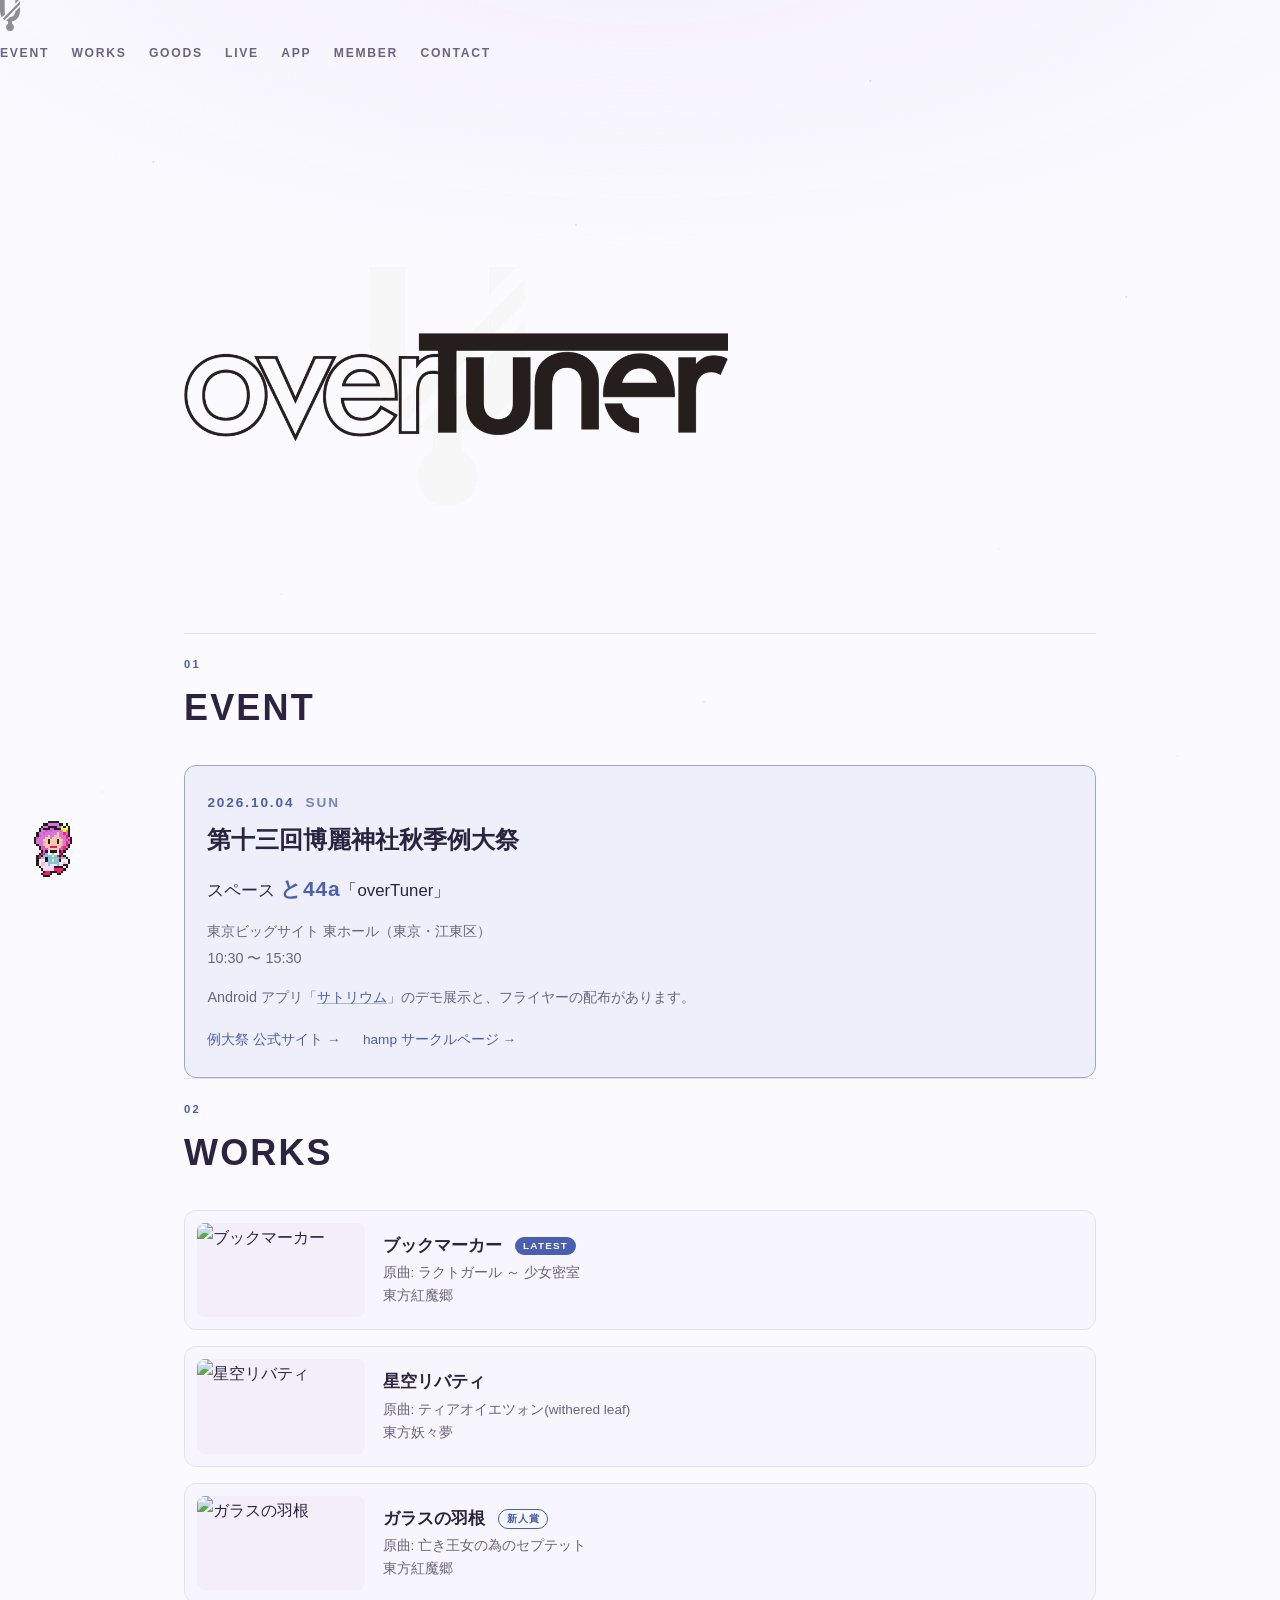
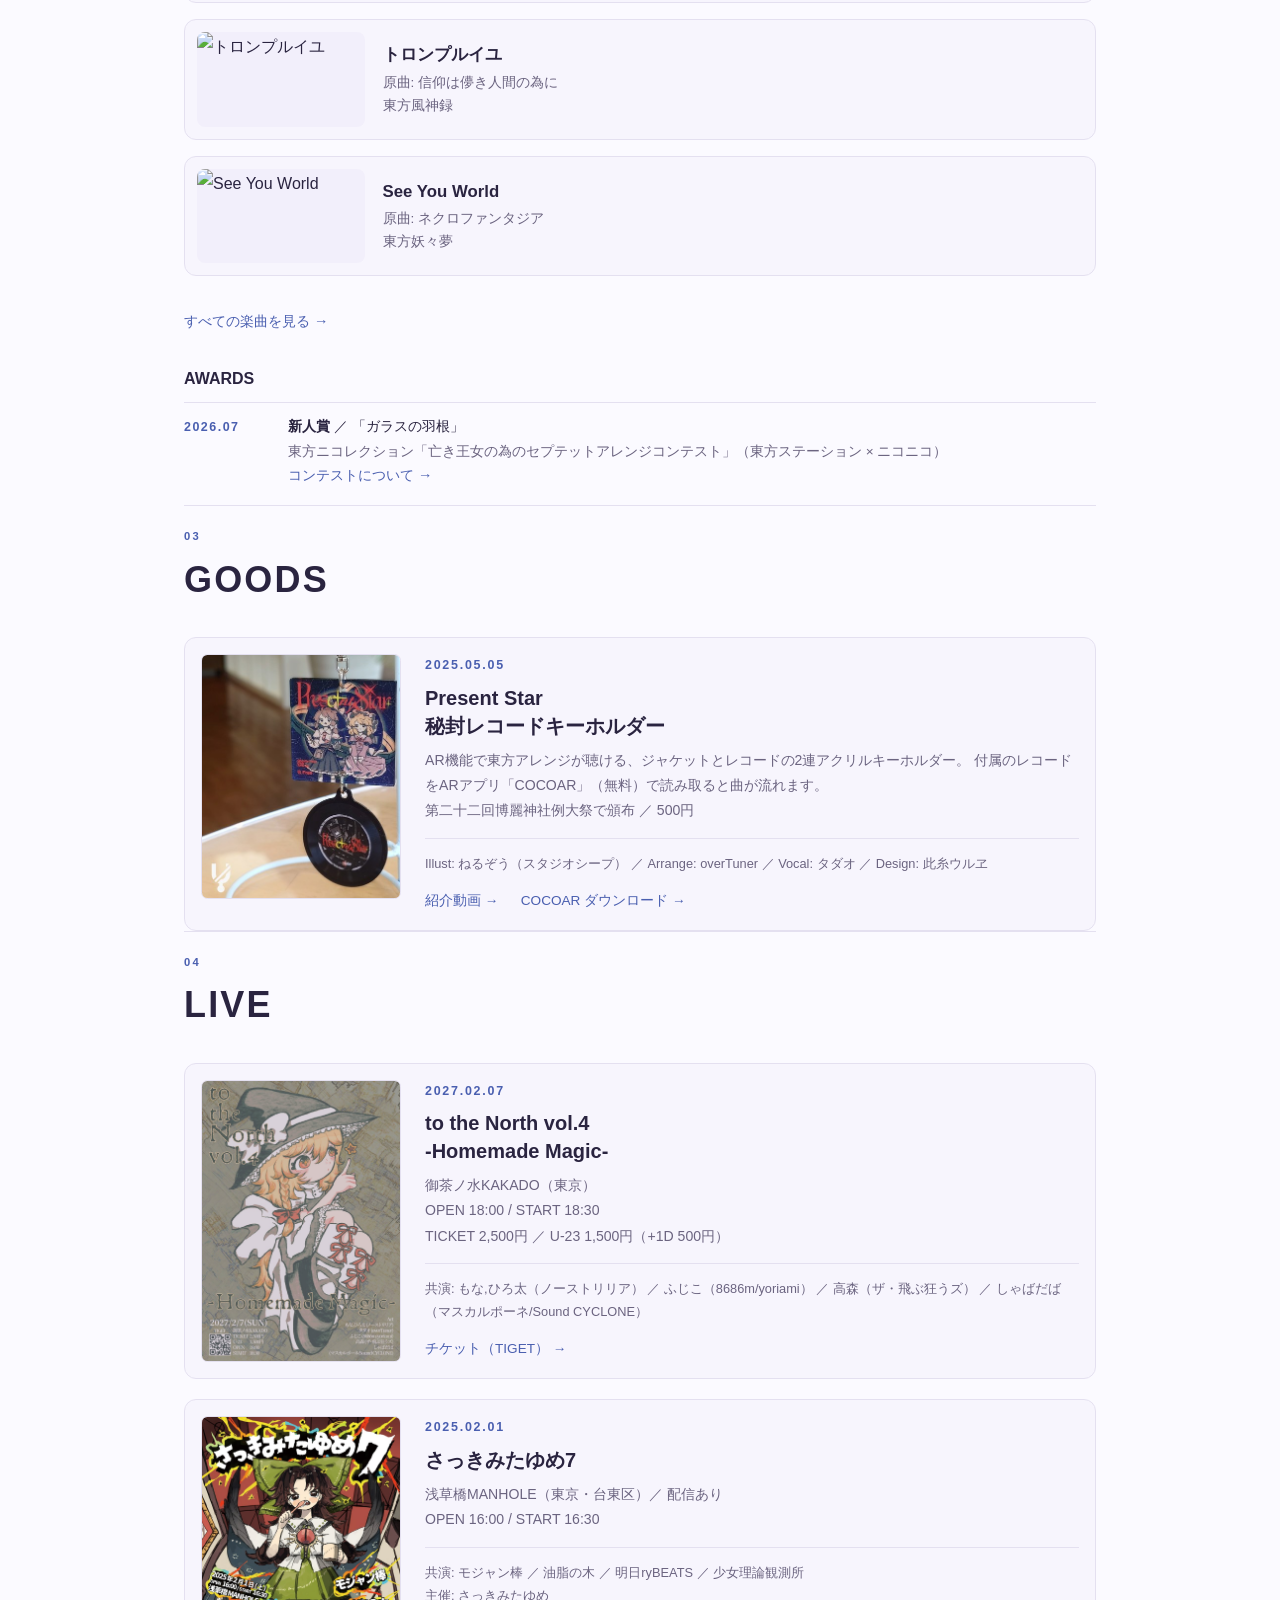
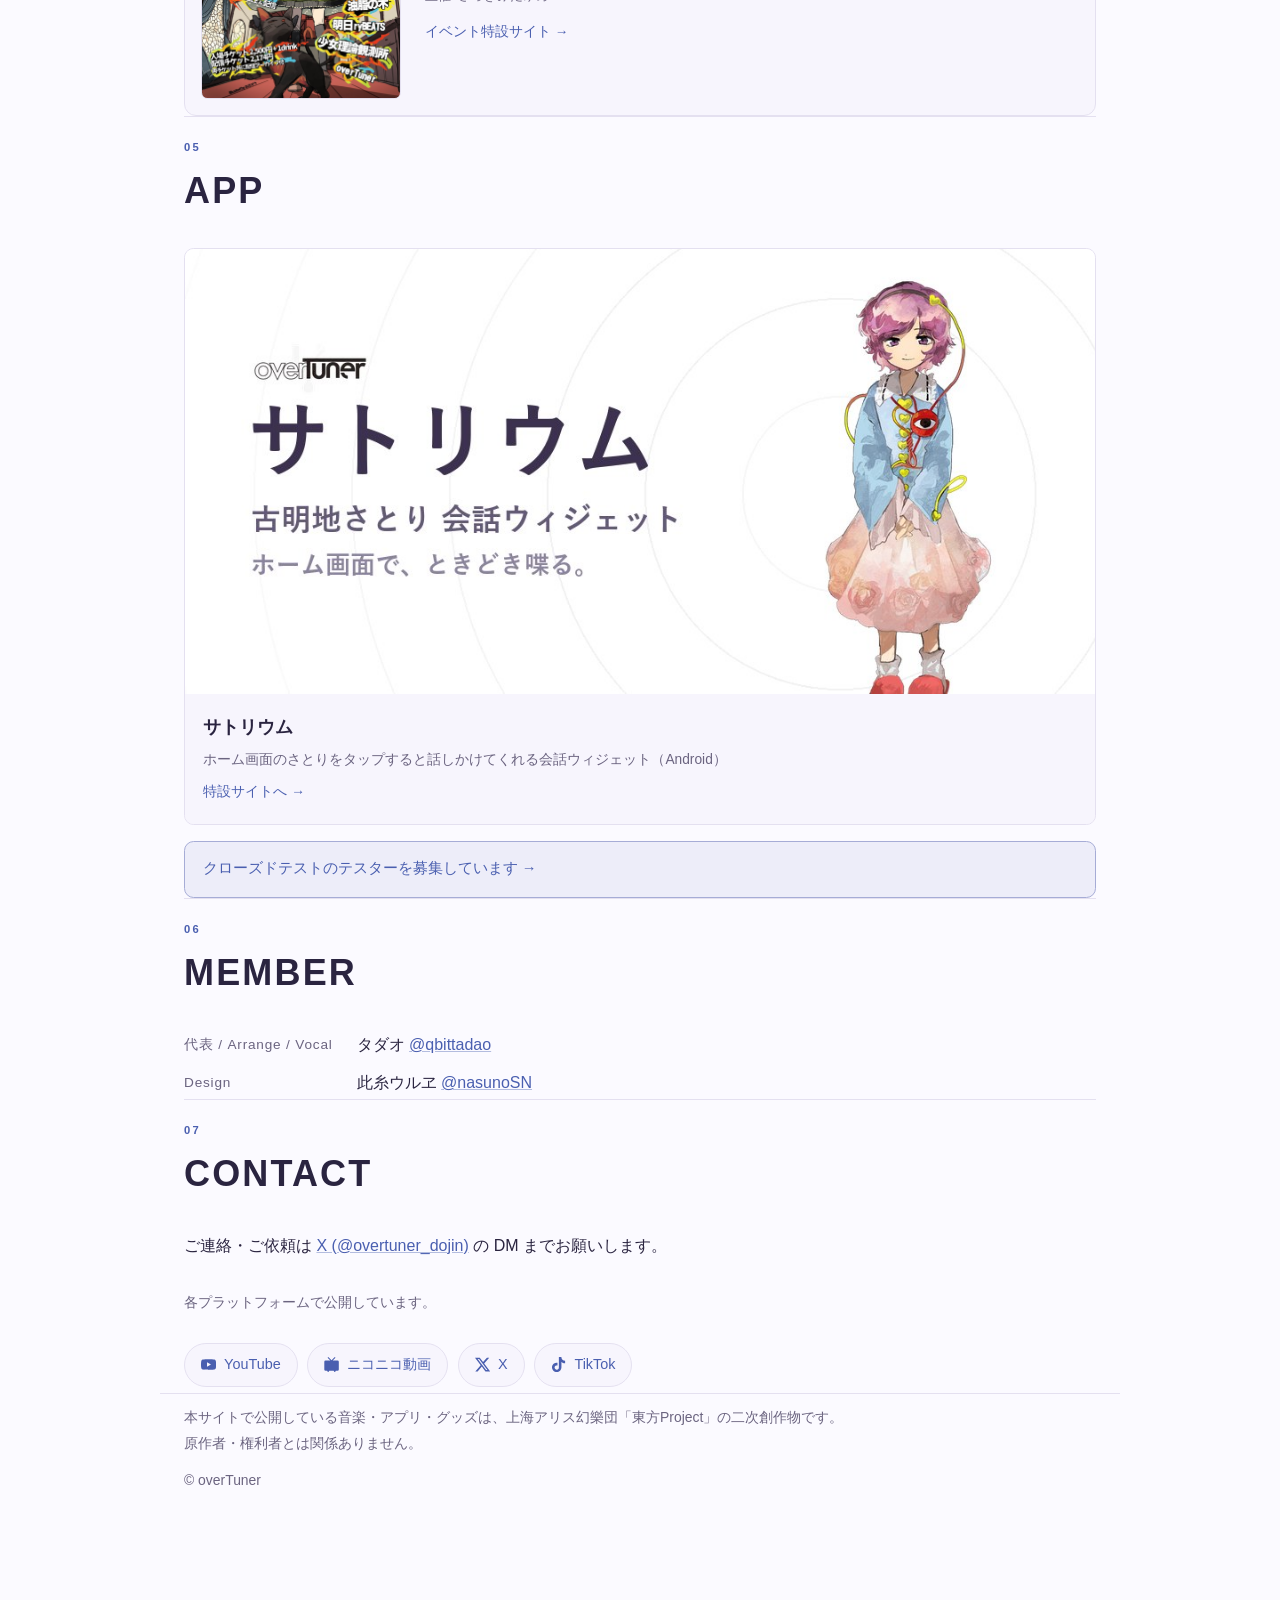
==== index.html @ 3bff54cd "WORKS にブックマーカーを追加 / 受賞歴（AWARDS）を追加 - ブックマーカー（2026-09-25公開）を WORKS に追加。LATEST が移り、   表示上限5曲のためハートビートが" ====
<!DOCTYPE html>
<html lang="ja">
<head>
<meta charset="utf-8">
<meta name="viewport" content="width=device-width, initial-scale=1">
<title>overTuner</title>
<meta name="description" content="東方ボーカルアレンジサークル overTuner。">
<link rel="icon" href="assets/logo/mark.png">
<link rel="stylesheet" href="assets/style.css">
</head>
<body>

<nav class="nav">
  <a class="nav-home" href="#top"><img src="assets/logo/mark.png" alt="overTuner"></a>
  <ul>
    <li><a href="#event">EVENT</a></li>
    <li><a href="#works">WORKS</a></li>
    <li><a href="#goods">GOODS</a></li>
    <li><a href="#live">LIVE</a></li>
    <li><a href="#app">APP</a></li>
    <li><a href="#member">MEMBER</a></li>
    <li><a href="#contact">CONTACT</a></li>
  </ul>
</nav>

<header class="hero" id="top">
  <div class="wrap">
    <img class="lockup" src="assets/logo/lockup.png" alt="overTuner">
  </div>
</header>

<main>

<section id="event" class="wrap">
  <h2><span class="idx">01</span>EVENT</h2>

  <div class="event">
    <div class="d">2026.10.04 <span class="dow">SUN</span></div>
    <div class="t">第十三回博麗神社秋季例大祭</div>
    <div class="space">スペース <strong>と44a</strong>「overTuner」</div>
    <div class="o">
      東京ビッグサイト 東ホール（東京・江東区）<br>
      10:30 〜 15:30
    </div>
    <div class="o">
      Android アプリ「<a href="satorium/index.html">サトリウム</a>」のデモ展示と、フライヤーの配布があります。
    </div>
    <p class="event-link two">
      <a href="https://reitaisai.com/arts13/" rel="noopener">例大祭 公式サイト →</a>
      <a href="https://hamp.ai/circle/csuxasc2gurorikvraww68" rel="noopener">hamp サークルページ →</a>
    </p>
  </div>
</section>

<section id="works" class="wrap">
  <h2><span class="idx">02</span>WORKS</h2>
  <div class="disco">
<!-- WORKS:START -->
  <a class="track" href="https://youtu.be/SUn0BkGWZns" rel="noopener">
    <img src="https://img.youtube.com/vi/SUn0BkGWZns/maxresdefault.jpg"
         onerror="this.onerror=null;this.src='https://img.youtube.com/vi/SUn0BkGWZns/hqdefault.jpg'"
         alt="ブックマーカー" loading="lazy">
    <div>
      <div class="t">ブックマーカー <span class="latest">LATEST</span></div>
      <div class="o">原曲: ラクトガール ～ 少女密室<br>東方紅魔郷</div>
    </div>
  </a>
  <a class="track" href="https://youtu.be/2hmfwgGpehk" rel="noopener">
    <img src="https://img.youtube.com/vi/2hmfwgGpehk/maxresdefault.jpg"
         onerror="this.onerror=null;this.src='https://img.youtube.com/vi/2hmfwgGpehk/hqdefault.jpg'"
         alt="星空リバティ" loading="lazy">
    <div>
      <div class="t">星空リバティ</div>
      <div class="o">原曲: ティアオイエツォン(withered leaf)<br>東方妖々夢</div>
    </div>
  </a>
  <a class="track" href="https://youtu.be/tLdpxjNOPBo" rel="noopener">
    <img src="https://img.youtube.com/vi/tLdpxjNOPBo/maxresdefault.jpg"
         onerror="this.onerror=null;this.src='https://img.youtube.com/vi/tLdpxjNOPBo/hqdefault.jpg'"
         alt="ガラスの羽根" loading="lazy">
    <div>
      <div class="t">ガラスの羽根 <span class="award">新人賞</span></div>
      <div class="o">原曲: 亡き王女の為のセプテット<br>東方紅魔郷</div>
    </div>
  </a>
  <a class="track" href="https://youtu.be/AQNcxbzAgO8" rel="noopener">
    <img src="https://img.youtube.com/vi/AQNcxbzAgO8/maxresdefault.jpg"
         onerror="this.onerror=null;this.src='https://img.youtube.com/vi/AQNcxbzAgO8/hqdefault.jpg'"
         alt="トロンプルイユ" loading="lazy">
    <div>
      <div class="t">トロンプルイユ</div>
      <div class="o">原曲: 信仰は儚き人間の為に<br>東方風神録</div>
    </div>
  </a>
  <a class="track" href="https://youtu.be/PZj4ZW4mLLA" rel="noopener">
    <img src="https://img.youtube.com/vi/PZj4ZW4mLLA/maxresdefault.jpg"
         onerror="this.onerror=null;this.src='https://img.youtube.com/vi/PZj4ZW4mLLA/hqdefault.jpg'"
         alt="See You World" loading="lazy">
    <div>
      <div class="t">See You World</div>
      <div class="o">原曲: ネクロファンタジア<br>東方妖々夢</div>
    </div>
  </a>
  <!-- WORKS:END -->
  </div>
  <p class="more-link">
    <a href="https://www.youtube.com/@qbit_tadao" rel="noopener">すべての楽曲を見る →</a>
  </p>

  <h3>AWARDS</h3>
  <ul class="awards">
    <li>
      <span class="d">2026.07</span>
      <div>
        <span class="prize">新人賞</span> ／ 「ガラスの羽根」<br>
        <span class="o">東方ニコレクション「亡き王女の為のセプテットアレンジコンテスト」（東方ステーション × ニコニコ）</span><br>
        <a href="https://touhougarakuta.com/news/nicolle2607/" rel="noopener">コンテストについて →</a>
      </div>
    </li>
  </ul>
</section>

<section id="goods" class="wrap">
  <h2><span class="idx">03</span>GOODS</h2>

  <div class="gigs">
    <div class="gig">
      <img src="assets/goods/presentstar.jpg" alt="秘封レコードキーホルダー「Present Star」" width="400" height="491" loading="lazy">
      <div class="meta">
        <div class="d">2025.05.05</div>
        <div class="t">Present Star<br>秘封レコードキーホルダー</div>
        <div class="o">
          AR機能で東方アレンジが聴ける、ジャケットとレコードの2連アクリルキーホルダー。
          付属のレコードをARアプリ「COCOAR」（無料）で読み取ると曲が流れます。<br>
          第二十二回博麗神社例大祭で頒布 ／ 500円
        </div>
        <div class="cast">
          Illust: ねるぞう（スタジオシープ） ／ Arrange: overTuner ／ Vocal: タダオ ／ Design: 此糸ウルヱ
        </div>
        <p class="gig-link two">
          <a href="https://www.youtube.com/shorts/na88OHm4ZxY" rel="noopener">紹介動画 →</a>
          <a href="https://manual.coco-ar.com/appli/applidownload2.html" rel="noopener">COCOAR ダウンロード →</a>
        </p>
      </div>
    </div>
  </div>
</section>

<section id="live" class="wrap">
  <h2><span class="idx">04</span>LIVE</h2>

  <div class="gigs">
    <div class="gig">
      <img src="assets/live/tothenorth_vol4.jpg" alt="to the North vol.4 -Homemade Magic- フライヤー" loading="lazy">
      <div class="meta">
        <div class="d">2027.02.07</div>
        <div class="t">to the North vol.4<br>-Homemade Magic-</div>
        <div class="o">
          御茶ノ水KAKADO（東京）<br>
          OPEN 18:00 / START 18:30<br>
          TICKET 2,500円 ／ U-23 1,500円（+1D 500円）
        </div>
        <div class="cast">
          共演: もな,ひろ太（ノーストリリア） ／ ふじこ（8686m/yoriami） ／
          高森（ザ・飛ぶ狂うズ） ／ しゃばだば（マスカルポーネ/Sound CYCLONE）
        </div>
        <p class="gig-link">
          <a href="https://tiget.net/events/520924" rel="noopener">チケット（TIGET） →</a>
        </p>
      </div>
    </div>
    <div class="gig">
      <img src="assets/live/sakkimitayume7.jpg" alt="さっきみたゆめ7 フライヤー" loading="lazy">
      <div class="meta">
        <div class="d">2025.02.01</div>
        <div class="t">さっきみたゆめ7</div>
        <div class="o">
          浅草橋MANHOLE（東京・台東区）／ 配信あり<br>
          OPEN 16:00 / START 16:30
        </div>
        <div class="cast">
          共演: モジャン棒 ／ 油脂の木 ／ 明日ryBEATS ／ 少女理論観測所<br>
          主催: さっきみたゆめ
        </div>
        <p class="gig-link">
          <a href="https://sakkimitayume7-2025.jimdofree.com/" rel="noopener">イベント特設サイト →</a>
        </p>
      </div>
    </div>
  </div>
</section>
<section id="app" class="wrap">
  <h2><span class="idx">05</span>APP</h2>
  <a class="banner" href="satorium/index.html">
    <img src="assets/satorium/banner.jpg" alt="サトリウム" loading="lazy">
    <div class="meta">
      <div class="t">サトリウム</div>
      <div class="o">ホーム画面のさとりをタップすると話しかけてくれる会話ウィジェット（Android）</div>
      <div class="d">特設サイトへ →</div>
    </div>
  </a>

  <p class="recruit">
    <a href="satorium/test.html">クローズドテストのテスターを募集しています →</a>
  </p>
</section>

<section id="member" class="wrap">
  <h2><span class="idx">06</span>MEMBER</h2>
  <dl class="member">
    <dt>代表 / Arrange / Vocal</dt>
    <dd>タダオ <a href="https://x.com/qbittadao" rel="noopener">@qbittadao</a></dd>
    <dt>Design</dt>
    <dd>此糸ウルヱ <a href="https://x.com/nasunoSN" rel="noopener">@nasunoSN</a></dd>
  </dl>
</section>

<section id="contact" class="wrap">
  <h2><span class="idx">07</span>CONTACT</h2>
  <p class="contact-lead">
    ご連絡・ご依頼は <a href="https://x.com/overtuner_dojin" rel="noopener">X (@overtuner_dojin)</a> の DM までお願いします。
  </p>
  <p class="muted" style="margin-top:1.75rem">各プラットフォームで公開しています。</p>
  <ul class="chips">
    <li><a href="https://www.youtube.com/@qbit_tadao" rel="noopener"><svg class="ico" viewBox="0 0 24 24" aria-hidden="true"><path d="M23.498 6.186a3.016 3.016 0 0 0-2.122-2.136C19.505 3.545 12 3.545 12 3.545s-7.505 0-9.377.505A3.017 3.017 0 0 0 .502 6.186C0 8.07 0 12 0 12s0 3.93.502 5.814a3.016 3.016 0 0 0 2.122 2.136c1.871.505 9.376.505 9.376.505s7.505 0 9.377-.505a3.015 3.015 0 0 0 2.122-2.136C24 15.93 24 12 24 12s0-3.93-.502-5.814zM9.545 15.568V8.432L15.818 12l-6.273 3.568z"/></svg><span>YouTube</span></a></li>
    <li><a href="https://www.nicovideo.jp/user/6505800" rel="noopener"><svg class="ico" viewBox="0 0 24 24" aria-hidden="true"><path d="M.4787 7.534v12.1279A2.0213 2.0213 0 0 0 2.5 21.6832h2.3888l1.323 2.0948a.4778.4778 0 0 0 .4043.2205.4778.4778 0 0 0 .441-.2205l1.323-2.0948h6.9828l1.323 2.0948a.4778.4778 0 0 0 .441.2205c.1838 0 .3308-.0735.4043-.2205l1.323-2.0948h2.6462a2.0213 2.0213 0 0 0 2.0213-2.0213V7.5339a2.0213 2.0213 0 0 0-2.0213-1.9845h-7.681l4.4468-4.4469L17.1637 0l-5.1452 5.1452L6.8 0 5.6973 1.1025l4.4102 4.4102H2.5367a2.0213 2.0213 0 0 0-2.058 2.058z"/></svg><span>ニコニコ動画</span></a></li>
    <li><a href="https://x.com/overtuner_dojin" rel="noopener"><svg class="ico" viewBox="0 0 24 24" aria-hidden="true"><path d="M18.901 1.153h3.68l-8.04 9.19L24 22.846h-7.406l-5.8-7.584-6.638 7.584H.474l8.6-9.83L0 1.154h7.594l5.243 6.932ZM17.61 20.644h2.039L6.486 3.24H4.298Z"/></svg><span>X</span></a></li>
    <li><a href="https://www.tiktok.com/@qbittadao" rel="noopener"><svg class="ico" viewBox="0 0 24 24" aria-hidden="true"><path d="M12.525.02c1.31-.02 2.61-.01 3.91-.02.08 1.53.63 3.09 1.75 4.17 1.12 1.11 2.7 1.62 4.24 1.79v4.03c-1.44-.05-2.89-.35-4.2-.97-.57-.26-1.1-.59-1.62-.93-.01 2.92.01 5.84-.02 8.75-.08 1.4-.54 2.79-1.35 3.94-1.31 1.92-3.58 3.17-5.91 3.21-1.43.08-2.86-.31-4.08-1.03-2.02-1.19-3.44-3.37-3.65-5.71-.02-.5-.03-1-.01-1.49.18-1.9 1.12-3.72 2.58-4.96 1.66-1.44 3.98-2.13 6.15-1.72.02 1.48-.04 2.96-.04 4.44-.99-.32-2.15-.23-3.02.37-.63.41-1.11 1.04-1.36 1.75-.21.51-.15 1.07-.14 1.61.24 1.64 1.82 3.02 3.5 2.87 1.12-.01 2.19-.66 2.77-1.61.19-.33.4-.67.41-1.06.1-1.79.06-3.57.07-5.36.01-4.03-.01-8.05.02-12.07z"/></svg><span>TikTok</span></a></li>
  </ul>
</section>

<footer class="wrap">
  <p>
    本サイトで公開している音楽・アプリ・グッズは、上海アリス幻樂団「東方Project」の二次創作物です。<br>
    原作者・権利者とは関係ありません。
  </p>
  <p>&copy; overTuner</p>
</footer>

</main>

<div class="mascot" aria-hidden="true">
  <img class="anim"  src="assets/satori.gif"        alt="">
  <img class="still" src="assets/satori_static.png" alt="">
</div>

</body>
</html>
---- assets/style.css ----
/* overTuner — 夜と星空 */

:root {
  color-scheme: dark light;
  --bg:      #0b0a14;
  --bg-deep: #06050d;
  --panel:   #14121f;
  --fg:      #e8e6f2;
  --muted:   #9b95b5;
  --line:    #262236;
  --accent:  #8fa4ff;
  --accent-soft: #c9a7ff;
  --star: rgba(255,255,255,.85);
  --star-dim: rgba(190,205,255,.5);
  --shadow: 0 1px 3px rgba(0,0,0,.5), 0 8px 24px rgba(0,0,0,.35);
}

@media (prefers-color-scheme: light) {
  :root {
    --bg:      #fbfaff;
    --bg-deep: #f2effb;
    --panel:   #f5f3fc;
    --fg:      #2a2440;
    --muted:   #6b6480;
    --line:    #e4e0f0;
    --accent:  #4a5fb0;
    --accent-soft: #7a5fb0;
    --star: rgba(120,130,190,.35);
    --star-dim: rgba(120,130,190,.2);
    --shadow: 0 1px 2px rgba(60,50,90,.08), 0 8px 20px rgba(60,50,90,.07);
  }
}

* { box-sizing: border-box; }

html { scroll-behavior: smooth; }

body {
  margin: 0;
  padding: 0 0 6rem;
  font-family: -apple-system, "Segoe UI", "Hiragino Sans", "Noto Sans JP", sans-serif;
  line-height: 1.9;
  color: var(--fg);
  background: var(--bg);
  -webkit-text-size-adjust: 100%;
  position: relative;
  overflow-x: hidden;
}

/* 星空。画像を使わず CSS だけで散らす */
body::before {
  content: "";
  position: fixed;
  inset: 0;
  z-index: -2;
  background:
    radial-gradient(1.5px 1.5px at 12% 18%, var(--star), transparent),
    radial-gradient(1.5px 1.5px at 68% 9%,  var(--star), transparent),
    radial-gradient(1px 1px   at 34% 42%, var(--star-dim), transparent),
    radial-gradient(1.5px 1.5px at 88% 33%, var(--star), transparent),
    radial-gradient(1px 1px   at 22% 66%, var(--star-dim), transparent),
    radial-gradient(1.5px 1.5px at 55% 78%, var(--star-dim), transparent),
    radial-gradient(1px 1px   at 78% 61%, var(--star-dim), transparent),
    radial-gradient(1.5px 1.5px at 45% 25%, var(--star), transparent),
    radial-gradient(1px 1px   at 92% 84%, var(--star-dim), transparent),
    radial-gradient(1px 1px   at 8%  88%, var(--star-dim), transparent),
    radial-gradient(ellipse 90% 55% at 50% -10%, var(--bg-deep), transparent 70%);
  background-repeat: no-repeat;
  pointer-events: none;
}

.wrap { max-width: 60rem; margin: 0 auto; padding: 0 1.5rem; }

/* ヘッダー */

/* 見出し */
h3 { font-size: 1rem; margin: 1.75rem 0 .4rem; }

section { padding: clamp(4.5rem, 11vh, 7rem) 0 0; }

p { margin: .7rem 0; }
a { color: var(--accent); text-decoration-color: color-mix(in srgb, var(--accent) 40%, transparent); }
a:hover { color: var(--accent-soft); }
.muted { color: var(--muted); font-size: .9rem; }
ul { padding-left: 1.3rem; }
li { margin: .4rem 0; }

/* リンク */
.chips { display: flex; flex-wrap: wrap; gap: .6rem; margin: 1.25rem 0 0; padding: 0; list-style: none; }
.chips a {
  display: inline-block;
  padding: .45rem 1rem;
  border: 1px solid var(--line);
  border-radius: 999px;
  background: color-mix(in srgb, var(--panel) 70%, transparent);
  text-decoration: none;
  font-size: .9rem;
  transition: border-color .18s, color .18s;
}
.chips a:hover { border-color: color-mix(in srgb, var(--accent) 55%, var(--line)); }

/* パネル */
.panel {
  background: color-mix(in srgb, var(--panel) 70%, transparent);
  border: 1px solid var(--line);
  border-radius: .75rem;
  padding: 1.1rem 1.25rem;
  margin: 1.25rem 0;
}
.note { border-left: 3px solid var(--accent); }

/* アプリ */
.app { display: flex; gap: 1.15rem; align-items: center; margin: 0 0 1.25rem; }
.app img { width: 84px; height: 84px; border-radius: 1.2rem; flex: none; box-shadow: var(--shadow); }
.app p { margin: .1rem 0; }
.app h1 { font-size: 1.6rem; margin: 0; letter-spacing: .04em; }

.shots { display: grid; grid-template-columns: repeat(auto-fit, minmax(148px, 1fr)); gap: .75rem; margin: 1.25rem 0; }
.shots img { width: 100%; height: auto; border: 1px solid var(--line); border-radius: .6rem; }

.pv { margin: 1.25rem 0; }
.pv img { width: 100%; height: auto; border: 1px solid var(--line); border-radius: .6rem; }

/* 手順 */
.steps { counter-reset: s; list-style: none; padding: 0; }
.steps li { counter-increment: s; position: relative; padding-left: 2.4rem; margin: 1rem 0; }
.steps li::before {
  content: counter(s);
  position: absolute; left: 0; top: .3rem;
  width: 1.6rem; height: 1.6rem; border-radius: 50%;
  background: var(--accent); color: var(--bg);
  font-size: .8rem; font-weight: 700;
  display: grid; place-items: center;
}

nav.crumb { padding: 2.5rem 0 1.5rem; font-size: .88rem; color: var(--muted); }
nav.crumb a { text-decoration: none; }

footer {
  margin-top: 4.5rem;
  padding-top: 1.5rem;
  border-top: 1px solid var(--line);
  color: var(--muted);
  font-size: .87rem;
  line-height: 1.85;
}

/* メンバー */
.member { margin: 0; display: grid; grid-template-columns: auto 1fr; gap: .5rem 1.5rem; }
.member dt { color: var(--muted); font-size: .85rem; letter-spacing: .06em; padding-top: .1rem; }
.member dd { margin: 0; }
@media (max-width: 30rem) {
  .member { grid-template-columns: 1fr; gap: 0; }
  .member dd { margin-bottom: .9rem; }
}

.nav-home img {
  display: block; width: 20px; height: auto; opacity: .8;
}
@media (prefers-color-scheme: light) {
  .nav-home img { filter: invert(.8); opacity: .55; }
}
.nav ul {
  display: flex; gap: 1.4rem; list-style: none; margin: 0; padding: 0;
}
.nav a {
  text-decoration: none; color: var(--muted);
  font-size: .76rem; letter-spacing: .14em; font-weight: 600;
  transition: color .18s;
}
.nav a:hover { color: var(--accent); }
@media (max-width: 30rem) {
  .nav { padding: .6rem 1rem; }
  /* 項目が7つになり 375px では溢れるので、詰めたうえで折り返しも許す */
  .nav ul { gap: .35rem .7rem; flex-wrap: wrap; }
  .nav a { font-size: .68rem; letter-spacing: .06em; }
}

/* セクション見出しがナビに隠れないように */
section { scroll-margin-top: 4rem; }

.contact-lead { font-size: 1rem; }

/* ── タイポグラフィ主導のヒーロー ───────── */
.hero {
  padding: clamp(6rem, 22vh, 12rem) 0 clamp(5rem, 14vh, 8rem);
}
@media (prefers-color-scheme: light) {
    }
@media (max-width: 30rem) { .br-sp { display: inline; } }

/* ── 見出し ─────────────────────────── */
h2 {
  margin: 0 0 2.25rem;
  font-size: clamp(1.6rem, 4.5vw, 2.25rem);
  font-weight: 600;
  letter-spacing: .06em;
  line-height: 1.2;
  padding-top: 1.5rem;
  border-top: 1px solid var(--line);
  position: relative;
}
h2 .idx {
  display: block;
  font-size: .7rem;
  letter-spacing: .2em;
  color: var(--accent);
  margin-bottom: .9rem;
  font-weight: 700;
}

/* ── 楽曲リスト ─────────────────────── */
.disco { display: grid; gap: 1rem; }
.track {
  display: grid;
  grid-template-columns: 168px 1fr;
  gap: 1.1rem;
  align-items: center;
  padding: .75rem;
  border: 1px solid var(--line);
  border-radius: .75rem;
  background: color-mix(in srgb, var(--panel) 70%, transparent);
  text-decoration: none;
  color: inherit;
  transition: border-color .18s, transform .18s, box-shadow .18s;
}
.track:hover {
  border-color: color-mix(in srgb, var(--accent) 55%, var(--line));
  transform: translateY(-2px);
  box-shadow: var(--shadow);
}
.track img {
  width: 100%;
  height: auto;          /* width/height属性の presentational hint を打ち消す */
  aspect-ratio: 16 / 9;
  object-fit: cover;
  border-radius: .5rem;
  display: block;
  background: var(--bg-deep);
}
.track .t { font-weight: 600; font-size: 1.05rem; line-height: 1.5; }
.track .o { color: var(--muted); font-size: .85rem; line-height: 1.7; margin-top: .2rem; }
.track .latest {
  display: inline-block; vertical-align: middle;
  margin-left: .55rem; padding: .1rem .5rem;
  font-size: .62rem; letter-spacing: .12em; font-weight: 700;
  border-radius: 999px;
  background: var(--accent); color: var(--bg);
}
.track .award {
  display: inline-block; vertical-align: middle;
  margin-left: .55rem; padding: .1rem .5rem;
  font-size: .62rem; letter-spacing: .08em; font-weight: 700;
  border-radius: 999px;
  border: 1px solid var(--accent); color: var(--accent);
}

/* 受賞歴（WORKS の末尾） */
.awards { list-style: none; padding: 0; margin: .5rem 0 0; }
.awards li {
  display: grid; grid-template-columns: 5.5rem 1fr; gap: .2rem 1rem;
  padding: .7rem 0; border-top: 1px solid var(--line);
  font-size: .9rem; line-height: 1.7;
}
.awards .d { color: var(--accent); font-size: .78rem; letter-spacing: .12em; font-weight: 700; padding-top: .15rem; }
.awards .prize { font-weight: 700; }
.awards .o { color: var(--muted); font-size: .85rem; }
.awards a { text-decoration: none; }
@media (max-width: 30rem) {
  .awards li { grid-template-columns: 1fr; gap: 0; }
}
@media (max-width: 30rem) {
  .track { grid-template-columns: 1fr; gap: .75rem; }
}
.more-link { margin: 2rem 0 0; font-size: .9rem; }
.more-link a { text-decoration: none; }

/* ── アプリのバナー ─────────────────── */
.banner {
  display: block; text-decoration: none; color: inherit;
  border-radius: .6rem; overflow: hidden;
  border: 1px solid var(--line);
  transition: border-color .18s;
}
.banner img {
  width: 100%; height: auto; display: block;
  transition: transform .45s cubic-bezier(.2,.7,.3,1);
}
.banner:hover { border-color: color-mix(in srgb, var(--accent) 55%, var(--line)); }
.banner:hover img { transform: scale(1.03); }
.banner .meta {
  padding: 1rem 1.15rem 1.15rem;
  background: color-mix(in srgb, var(--panel) 70%, transparent);
}
.banner .t { font-weight: 600; font-size: 1.15rem; }
.banner .o { color: var(--muted); font-size: .86rem; line-height: 1.7; margin-top: .2rem; }
.banner .d { color: var(--accent); font-size: .86rem; margin-top: .5rem; }

.hero .lockup {
  display: block;
  width: min(34rem, 94%);
  height: auto;
  margin: 0;
  filter: invert(1);          /* 既定=ダーク。ワードマークが黒なので白へ反転 */
}
@media (prefers-color-scheme: light) {
  .hero .lockup { filter: none; }
}

/* ── 隅に立つさとり ─────────────────── */
.mascot {
  position: fixed;
  left: 1rem;
  bottom: 1rem;
  width: 72px;
  z-index: 5;
  pointer-events: none;        /* 装飾なのでクリックを奪わない */
}
.mascot img {
  width: 100%; height: auto; display: block;
  image-rendering: pixelated;  /* 拡大してもドットを滲ませない */
}
.mascot .still { display: none; }

@media (prefers-reduced-motion: reduce) {
  .mascot .anim  { display: none; }
  .mascot .still { display: block; }
}
@media (max-width: 30rem) {
  /* 狭い画面では本文が端まで来るので、左下だと左揃えのテキストに重なる。
     右下の余白へ逃がし、z-index も下げてカードの後ろに回す。 */
  .mascot { width: 44px; left: auto; right: .4rem; bottom: .6rem; z-index: 0; }
}

/* ── 即売会の出展告知 ───────────────── */
/* 会期が終わったらこの節ごと index.html から削除する。 */
.event {
  padding: 1.5rem 1.4rem;
  border: 1px solid color-mix(in srgb, var(--accent) 45%, var(--line));
  border-radius: .75rem;
  background: color-mix(in srgb, var(--accent) 7%, transparent);
}
.event .d {
  color: var(--accent);
  font-size: .85rem; letter-spacing: .14em; font-weight: 700;
}
.event .d .dow { margin-left: .4em; opacity: .75; }
.event .t {
  font-weight: 600; font-size: 1.5rem; line-height: 1.4;
  margin-top: .45rem;
}
.event .space {
  font-size: 1.05rem; line-height: 1.7;
  margin-top: .9rem;
}
.event .space strong {
  font-size: 1.25em; letter-spacing: .04em;
  color: var(--accent);
}
.event .o { color: var(--muted); font-size: .9rem; line-height: 1.9; margin-top: .7rem; }
.event-link { margin: 1rem 0 0; font-size: .85rem; }
.event-link a { text-decoration: none; }
@media (max-width: 34rem) {
  .event { padding: 1.2rem 1.1rem; }
  .event .t { font-size: 1.25rem; }
}

/* ── ライブ履歴 ─────────────────────── */
.gigs { display: grid; gap: 1.25rem; }
.gig {
  display: grid;
  grid-template-columns: 200px 1fr;
  gap: 1.5rem;
  align-items: start;
  padding: 1rem;
  border: 1px solid var(--line);
  border-radius: .75rem;
  background: color-mix(in srgb, var(--panel) 70%, transparent);
}
.gig img {
  width: 100%; height: auto; display: block;
  border-radius: .4rem;
  border: 1px solid var(--line);
}
.gig .d {
  color: var(--accent);
  font-size: .78rem; letter-spacing: .14em; font-weight: 700;
}
.gig .t { font-weight: 600; font-size: 1.25rem; line-height: 1.4; margin-top: .35rem; }
.gig .o { color: var(--muted); font-size: .88rem; line-height: 1.8; margin-top: .5rem; }
.gig .cast {
  color: var(--muted); font-size: .8rem; line-height: 1.8;
  margin-top: .9rem; padding-top: .8rem;
  border-top: 1px solid var(--line);
}
@media (max-width: 34rem) {
  .gig { grid-template-columns: 1fr; gap: 1rem; }
  .gig img { max-width: 240px; }
}
.gig-link { margin: .8rem 0 0; font-size: .85rem; }
.gig-link a { text-decoration: none; }

/* リンクが2つ並ぶときの間隔（LIVE は1つだけ） */
.gig-link.two, .event-link.two { display: flex; flex-wrap: wrap; gap: .4rem 1.4rem; }

/* ── プラットフォームのアイコン ─────────── */
.chips a {
  display: inline-flex;
  align-items: center;
  gap: .5rem;
}
.chips .ico {
  width: 1.05em; height: 1.05em;
  fill: currentColor;
  flex: none;
}
.recruit {
  margin: 1rem 0 0;
  padding: .85rem 1.1rem;
  border: 1px solid color-mix(in srgb, var(--accent) 40%, var(--line));
  border-radius: .6rem;
  background: color-mix(in srgb, var(--accent) 8%, transparent);
  font-size: .92rem;
}
.recruit a { text-decoration: none; }
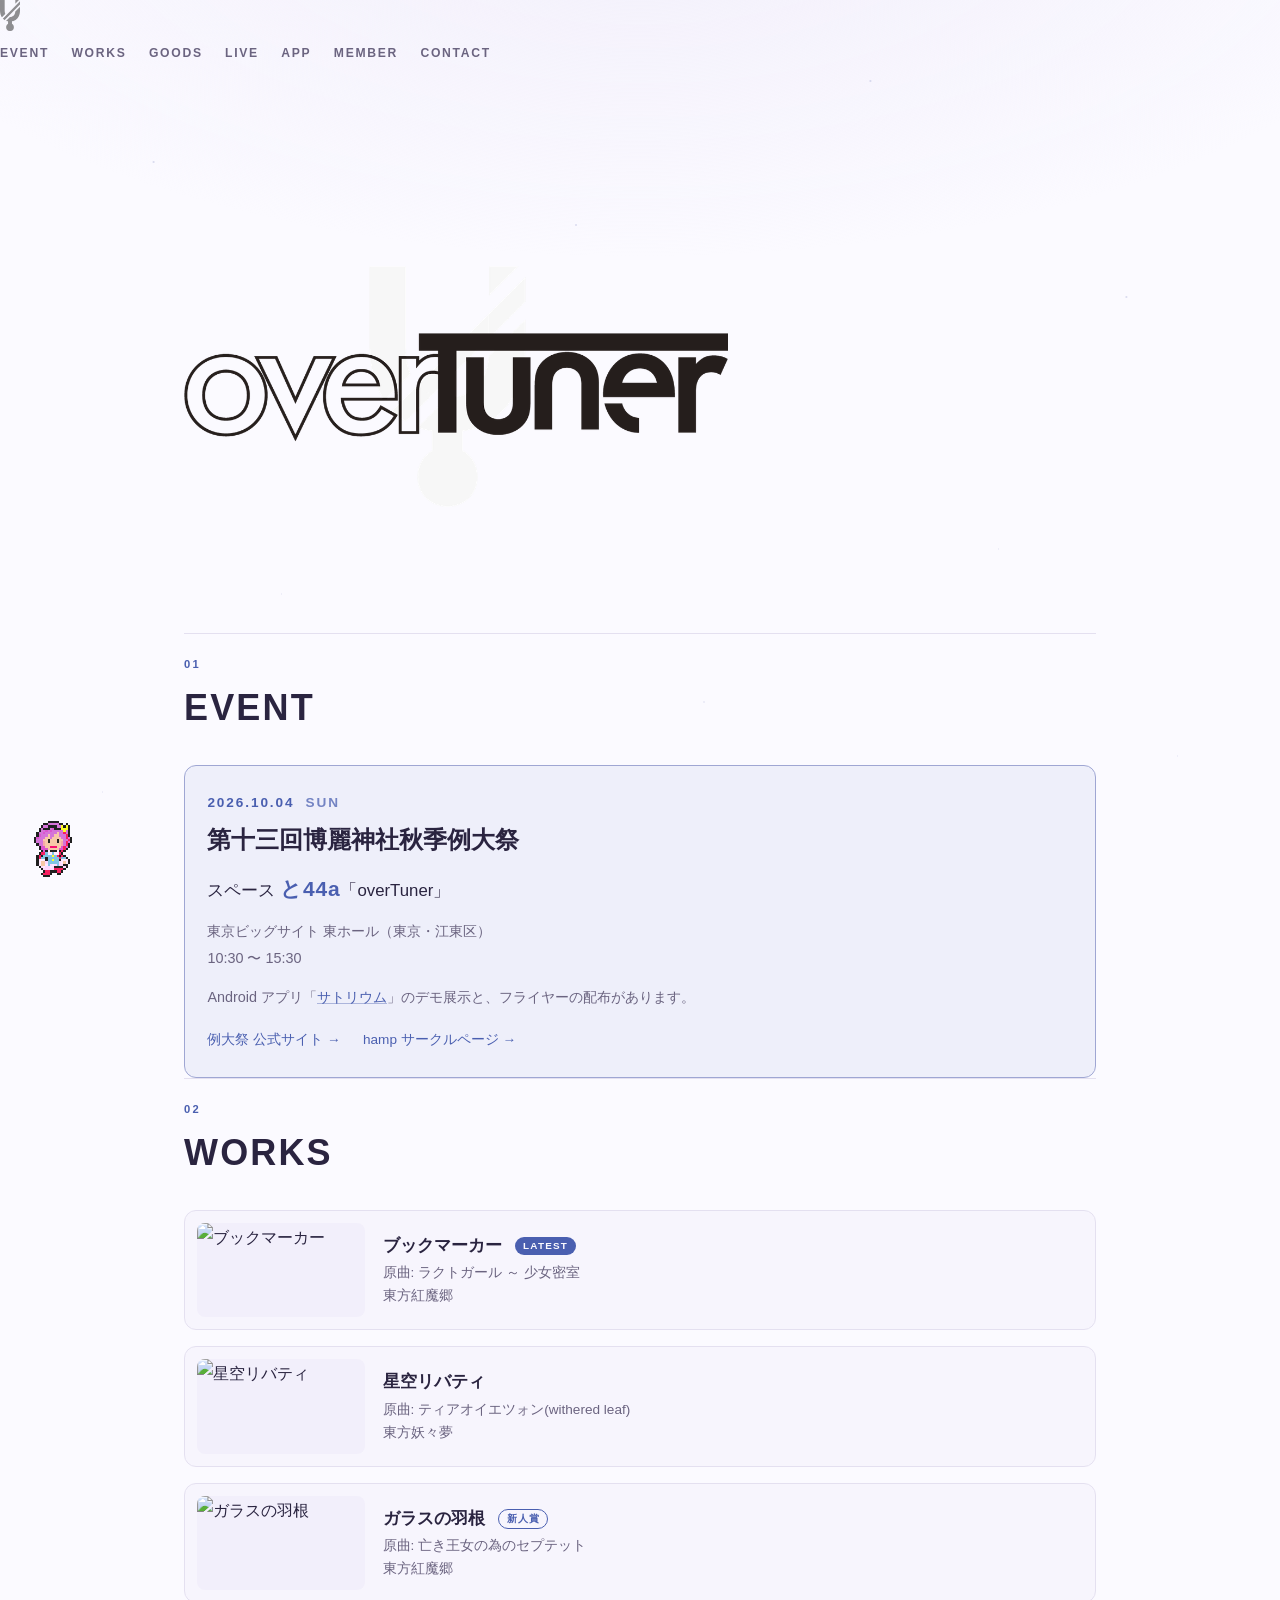
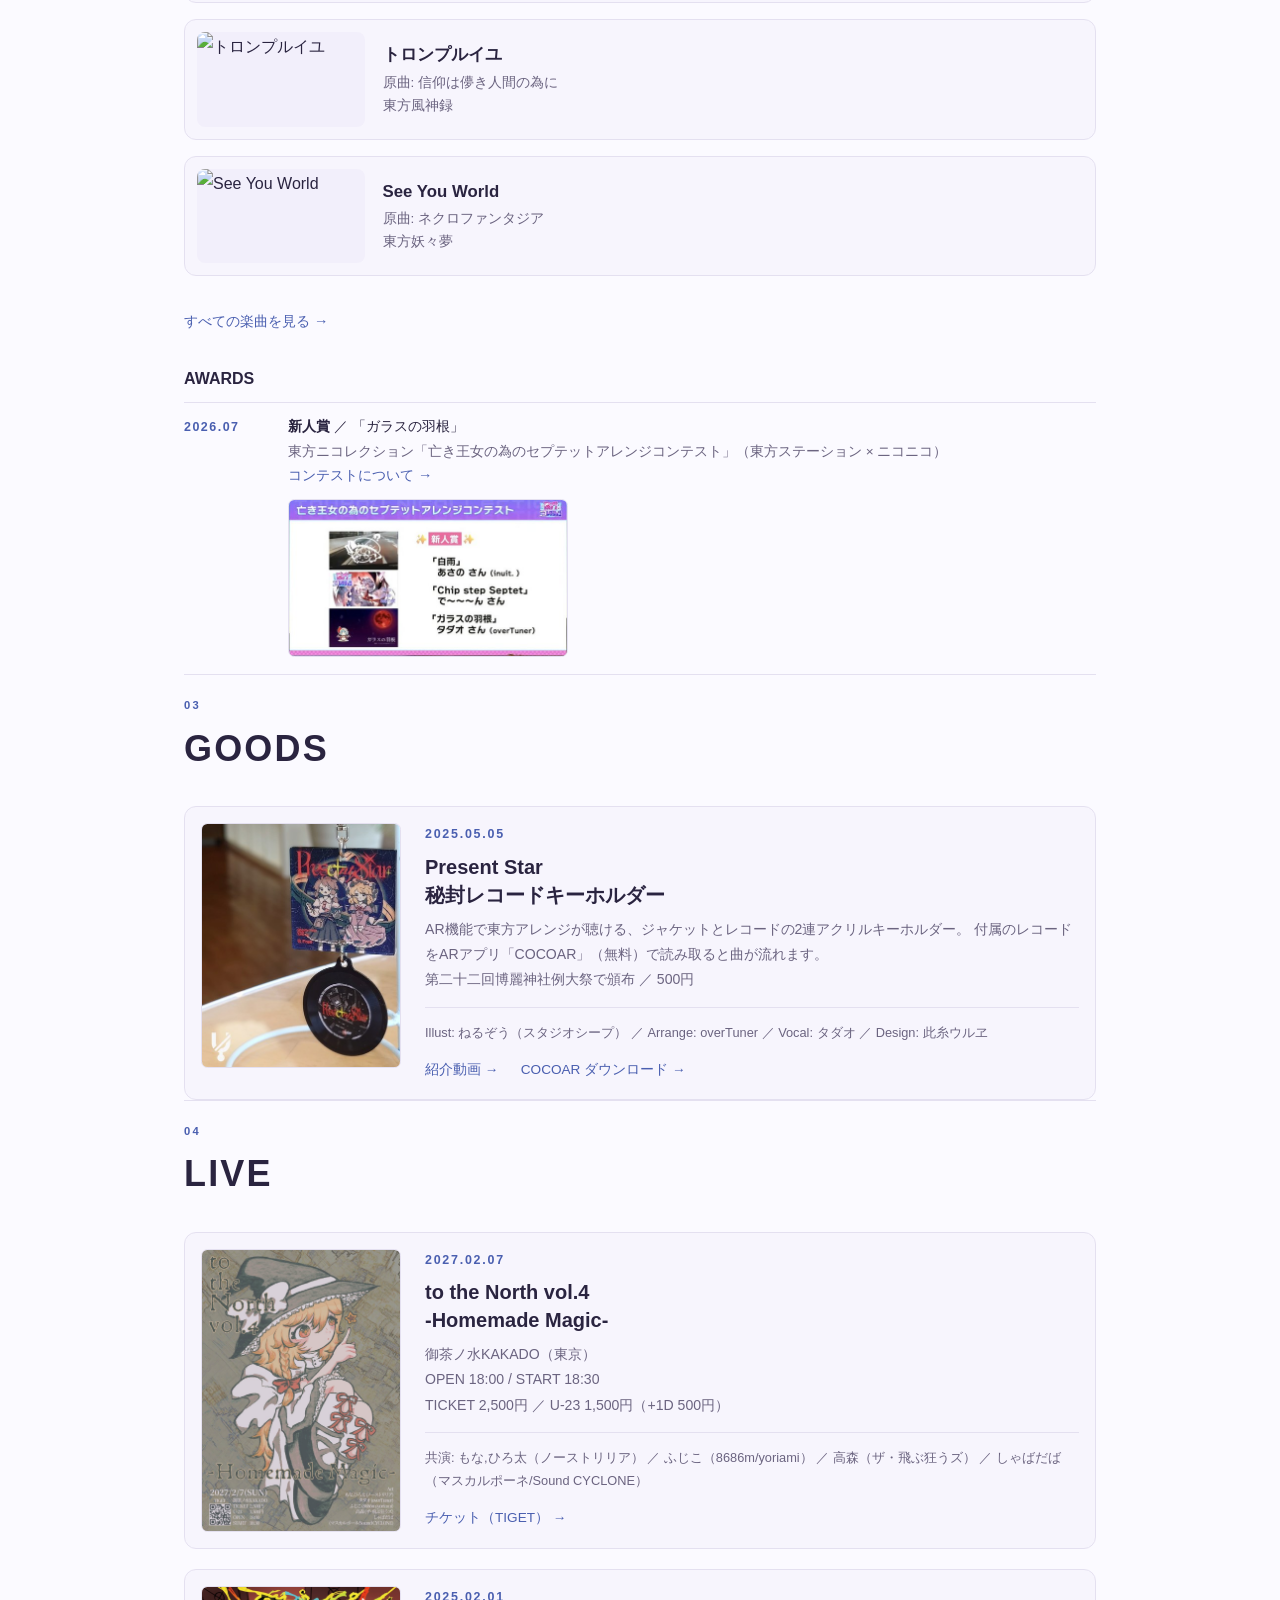
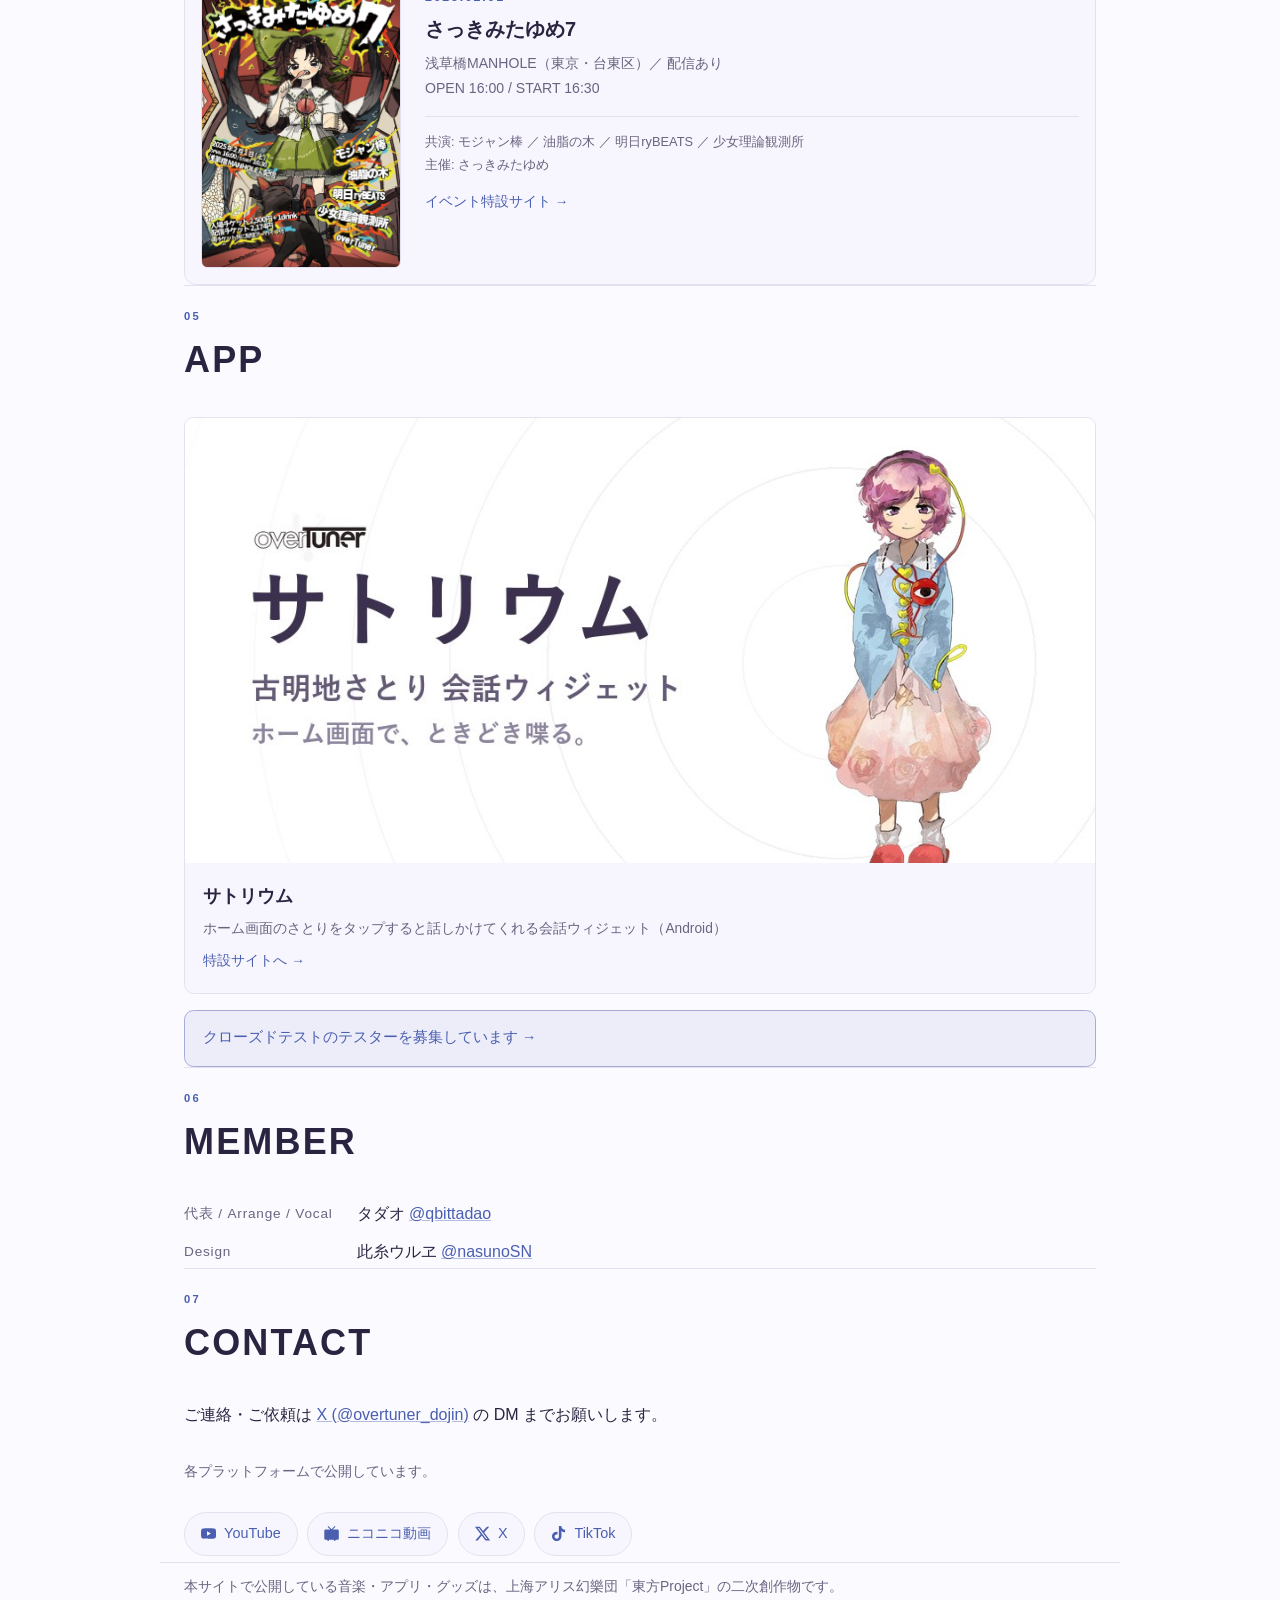
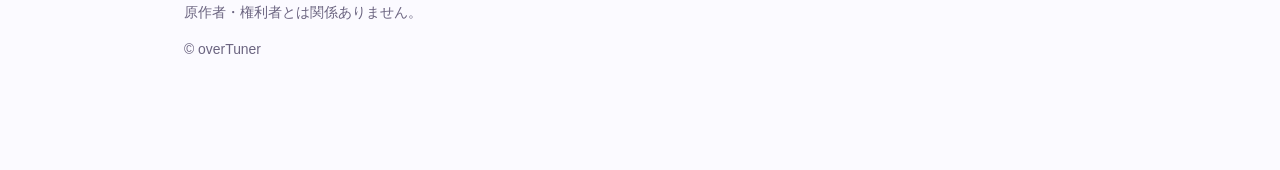
==== commit f15a8439: "AWARDS に新人賞の発表画面を小さく添える 東方ステーションの発表画面から、賞のスライド部分だけを切り出した （下に映っていた出演者は含めない）。560px幅のJPEG、表示は最大280px。  " ====
--- a/index.html
+++ b/index.html
@@ -115,6 +115,8 @@
         <span class="prize">新人賞</span> ／ 「ガラスの羽根」<br>
         <span class="o">東方ニコレクション「亡き王女の為のセプテットアレンジコンテスト」（東方ステーション × ニコニコ）</span><br>
         <a href="https://touhougarakuta.com/news/nicolle2607/" rel="noopener">コンテストについて →</a>
+        <img class="award-img" src="assets/awards/nicolle2607_septet.jpg"
+             alt="東方ステーションでの新人賞の発表画面" width="560" height="314" loading="lazy">
       </div>
     </li>
   </ul>
--- a/assets/style.css
+++ b/assets/style.css
@@ -266,6 +266,11 @@
 .awards .prize { font-weight: 700; }
 .awards .o { color: var(--muted); font-size: .85rem; }
 .awards a { text-decoration: none; }
+.awards .award-img {
+  display: block; margin-top: .7rem;
+  width: 100%; max-width: 280px; height: auto;   /* width/height属性のヒントを打ち消す */
+  border-radius: .4rem; border: 1px solid var(--line);
+}
 @media (max-width: 30rem) {
   .awards li { grid-template-columns: 1fr; gap: 0; }
 }
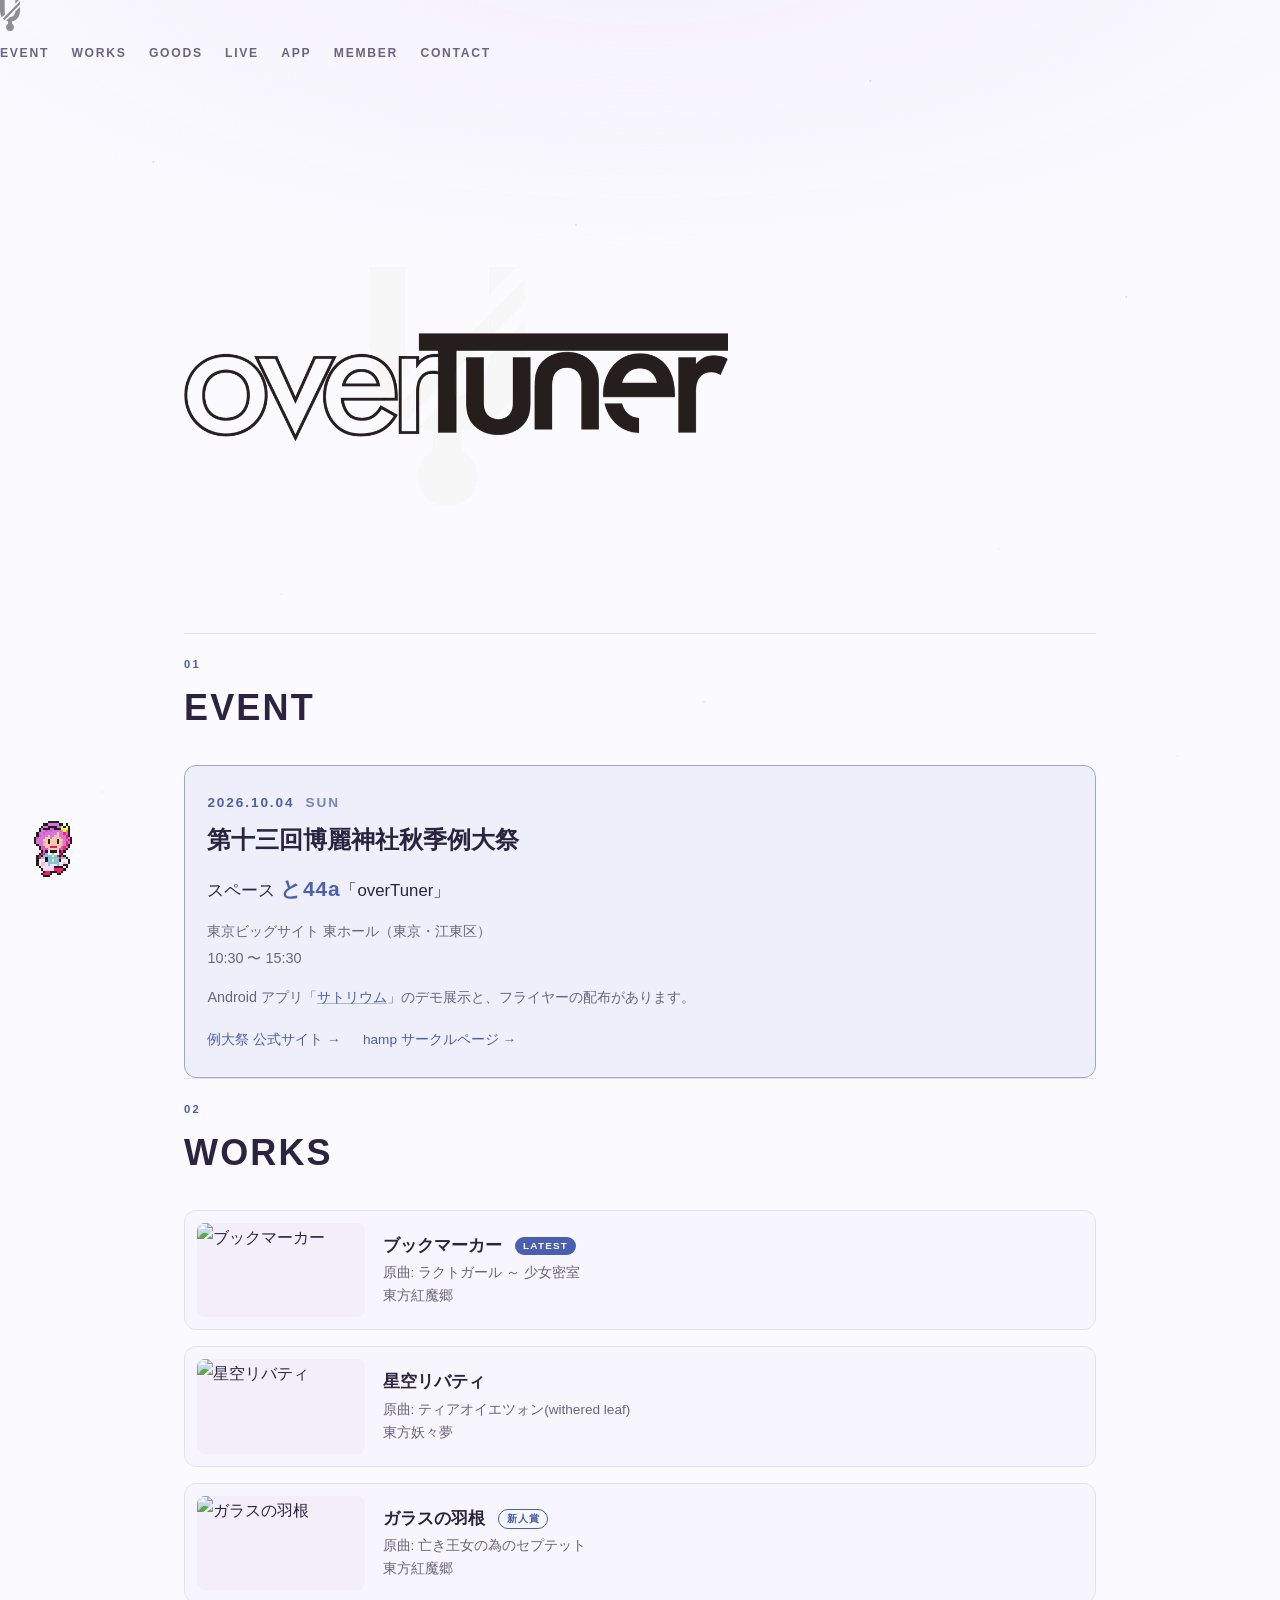
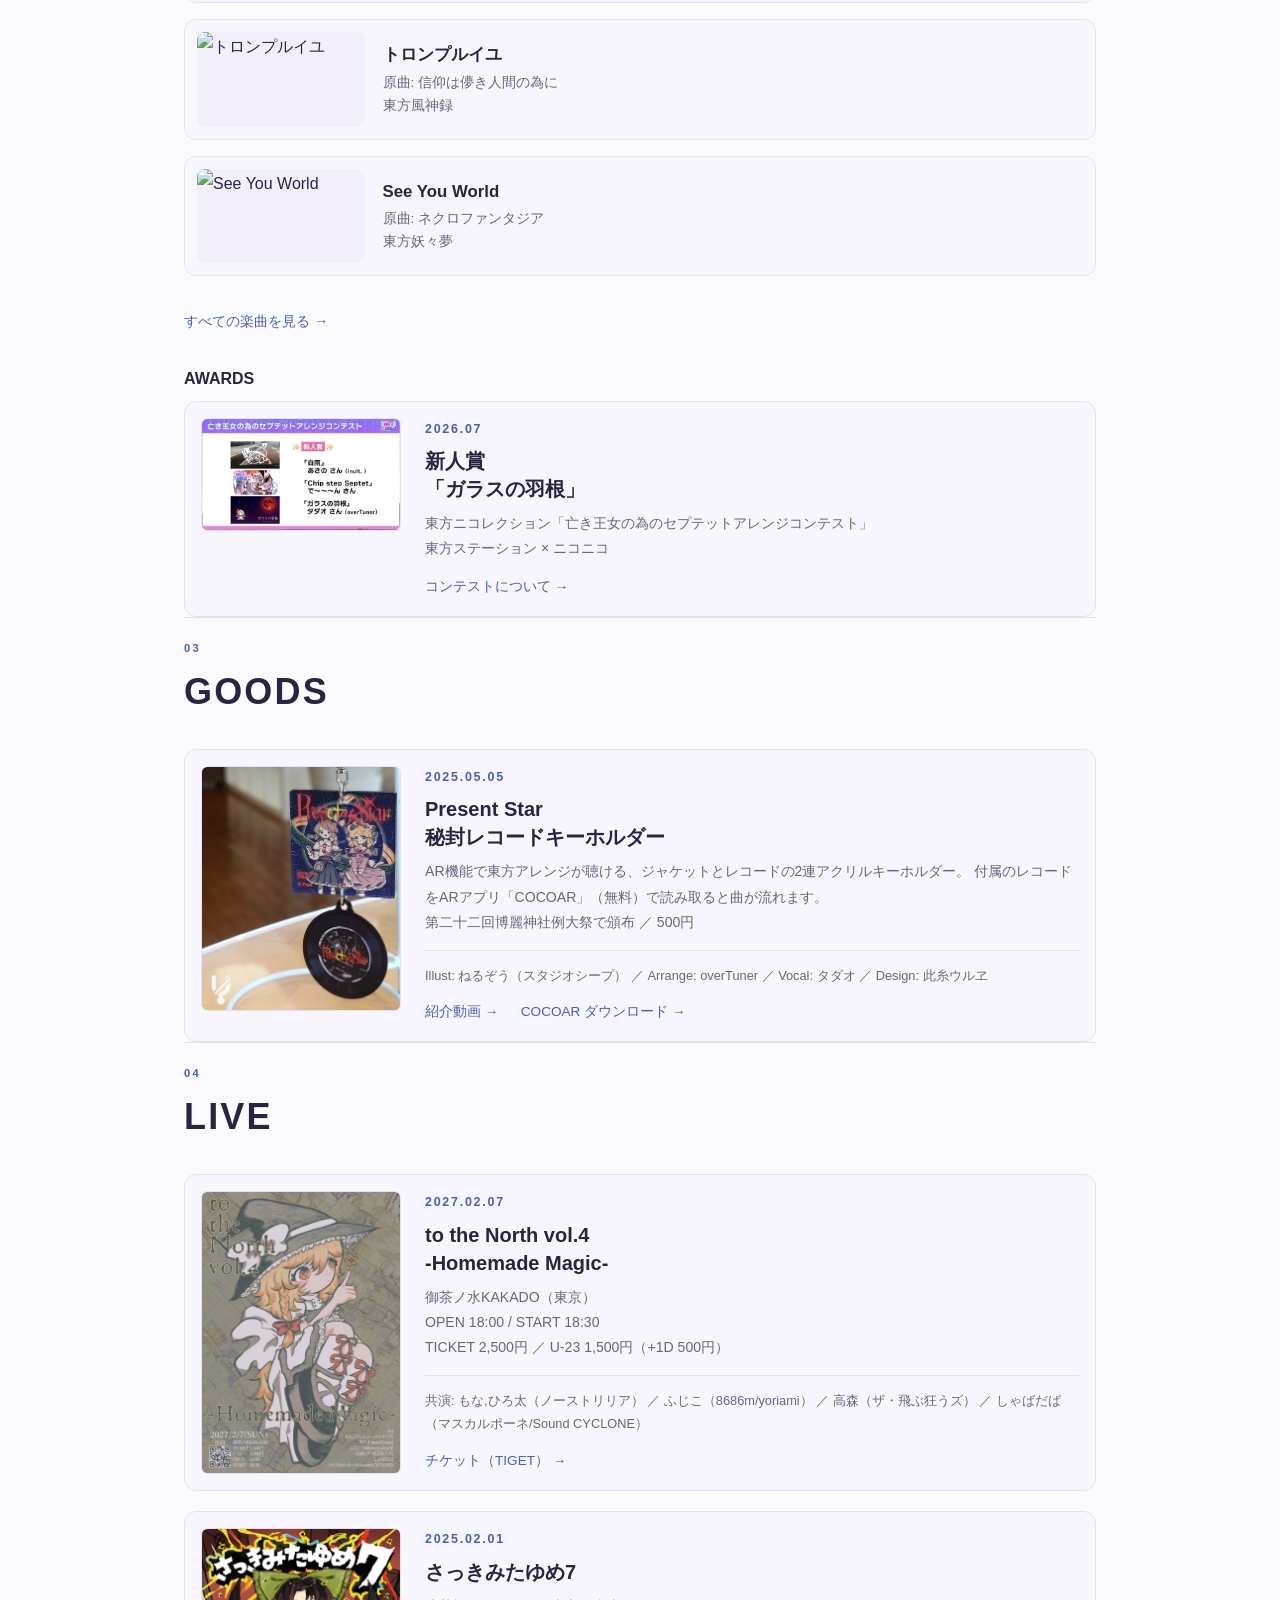
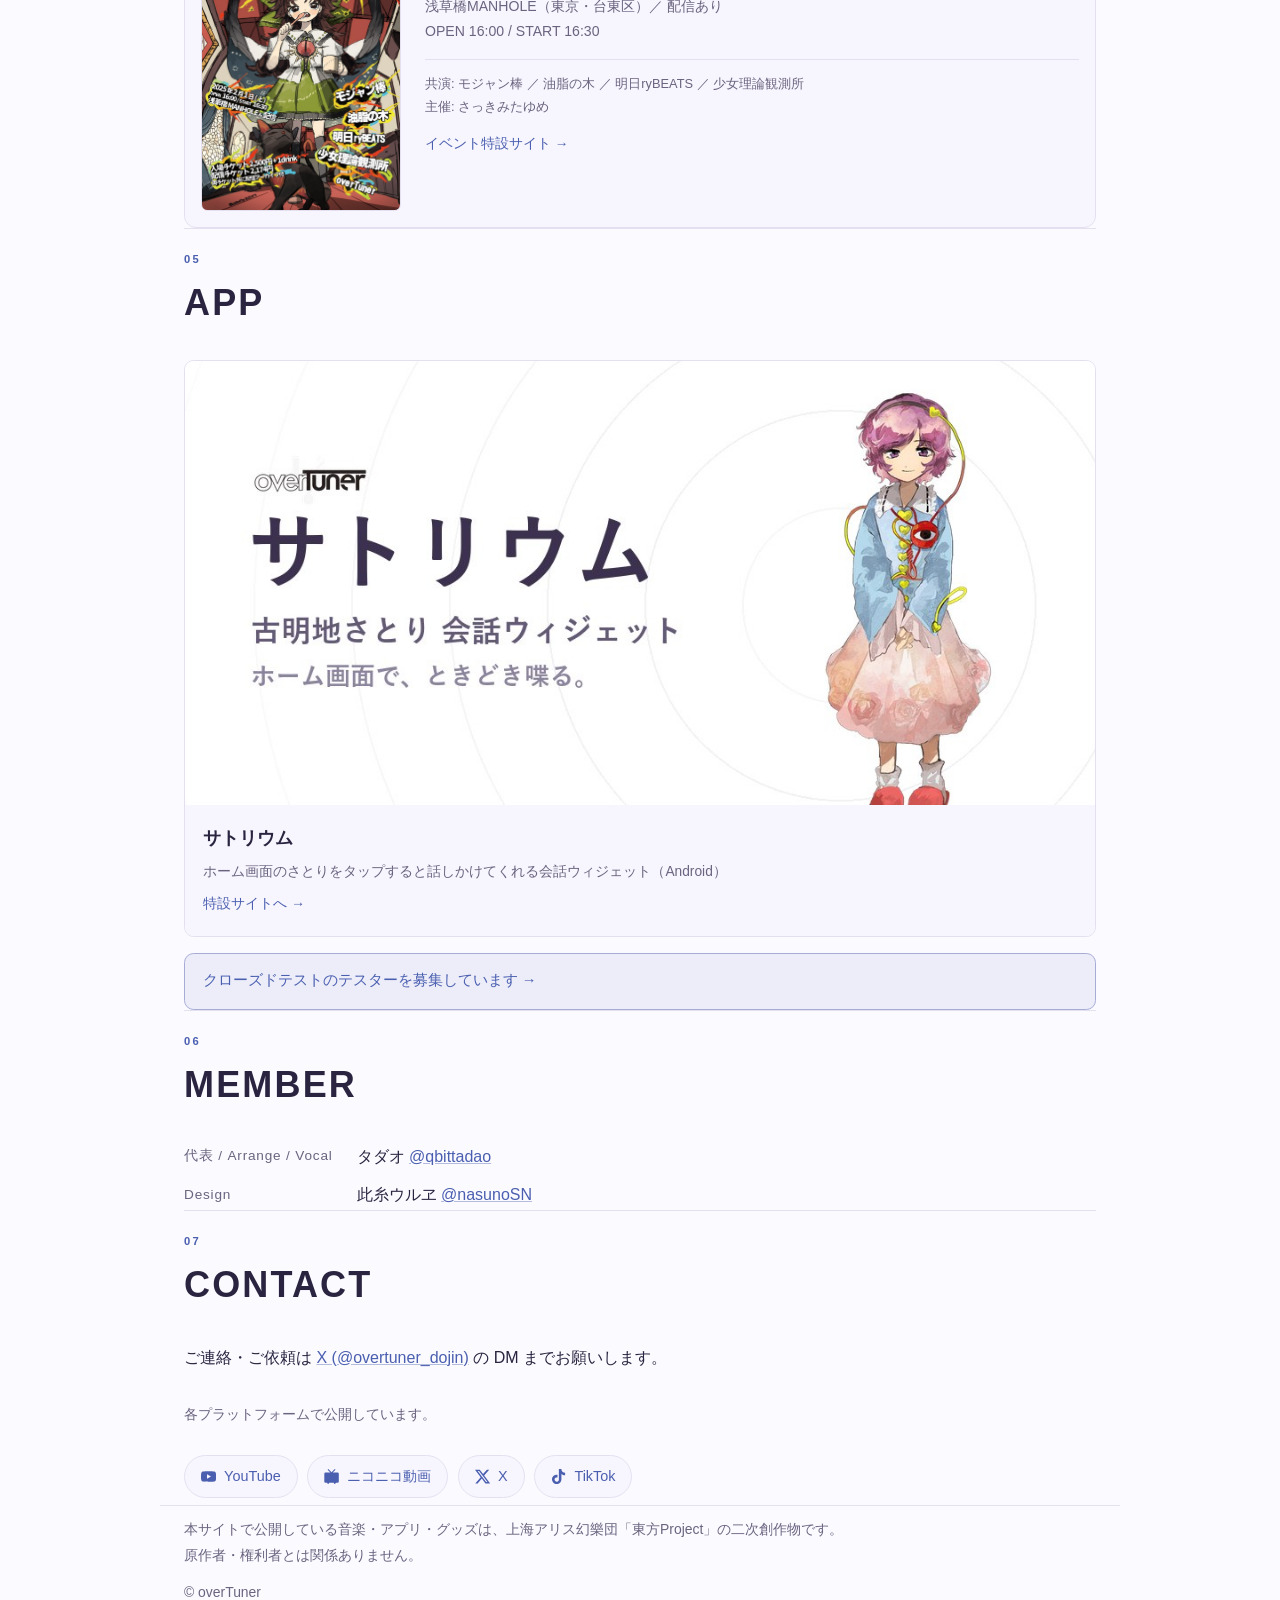
==== commit 39ea3f31: "AWARDS を LIVE / GOODS と同じカード形式にする 専用のリスト（.awards）をやめ、.gigs > .gig の構造にした。 発表画面を左に、賞名・作品・コンテスト名を右に置く。" ====
--- a/index.html
+++ b/index.html
@@ -108,18 +108,22 @@
   </p>
 
   <h3>AWARDS</h3>
-  <ul class="awards">
-    <li>
-      <span class="d">2026.07</span>
-      <div>
-        <span class="prize">新人賞</span> ／ 「ガラスの羽根」<br>
-        <span class="o">東方ニコレクション「亡き王女の為のセプテットアレンジコンテスト」（東方ステーション × ニコニコ）</span><br>
-        <a href="https://touhougarakuta.com/news/nicolle2607/" rel="noopener">コンテストについて →</a>
-        <img class="award-img" src="assets/awards/nicolle2607_septet.jpg"
-             alt="東方ステーションでの新人賞の発表画面" width="560" height="314" loading="lazy">
-      </div>
-    </li>
-  </ul>
+  <div class="gigs">
+    <div class="gig">
+      <img src="assets/awards/nicolle2607_septet.jpg" alt="東方ステーションでの新人賞の発表画面" width="560" height="314" loading="lazy">
+      <div class="meta">
+        <div class="d">2026.07</div>
+        <div class="t">新人賞<br>「ガラスの羽根」</div>
+        <div class="o">
+          東方ニコレクション「亡き王女の為のセプテットアレンジコンテスト」<br>
+          東方ステーション × ニコニコ
+        </div>
+        <p class="gig-link">
+          <a href="https://touhougarakuta.com/news/nicolle2607/" rel="noopener">コンテストについて →</a>
+        </p>
+      </div>
+    </div>
+  </div>
 </section>
 
 <section id="goods" class="wrap">
--- a/assets/style.css
+++ b/assets/style.css
@@ -255,25 +255,6 @@
   border: 1px solid var(--accent); color: var(--accent);
 }
 
-/* 受賞歴（WORKS の末尾） */
-.awards { list-style: none; padding: 0; margin: .5rem 0 0; }
-.awards li {
-  display: grid; grid-template-columns: 5.5rem 1fr; gap: .2rem 1rem;
-  padding: .7rem 0; border-top: 1px solid var(--line);
-  font-size: .9rem; line-height: 1.7;
-}
-.awards .d { color: var(--accent); font-size: .78rem; letter-spacing: .12em; font-weight: 700; padding-top: .15rem; }
-.awards .prize { font-weight: 700; }
-.awards .o { color: var(--muted); font-size: .85rem; }
-.awards a { text-decoration: none; }
-.awards .award-img {
-  display: block; margin-top: .7rem;
-  width: 100%; max-width: 280px; height: auto;   /* width/height属性のヒントを打ち消す */
-  border-radius: .4rem; border: 1px solid var(--line);
-}
-@media (max-width: 30rem) {
-  .awards li { grid-template-columns: 1fr; gap: 0; }
-}
 @media (max-width: 30rem) {
   .track { grid-template-columns: 1fr; gap: .75rem; }
 }
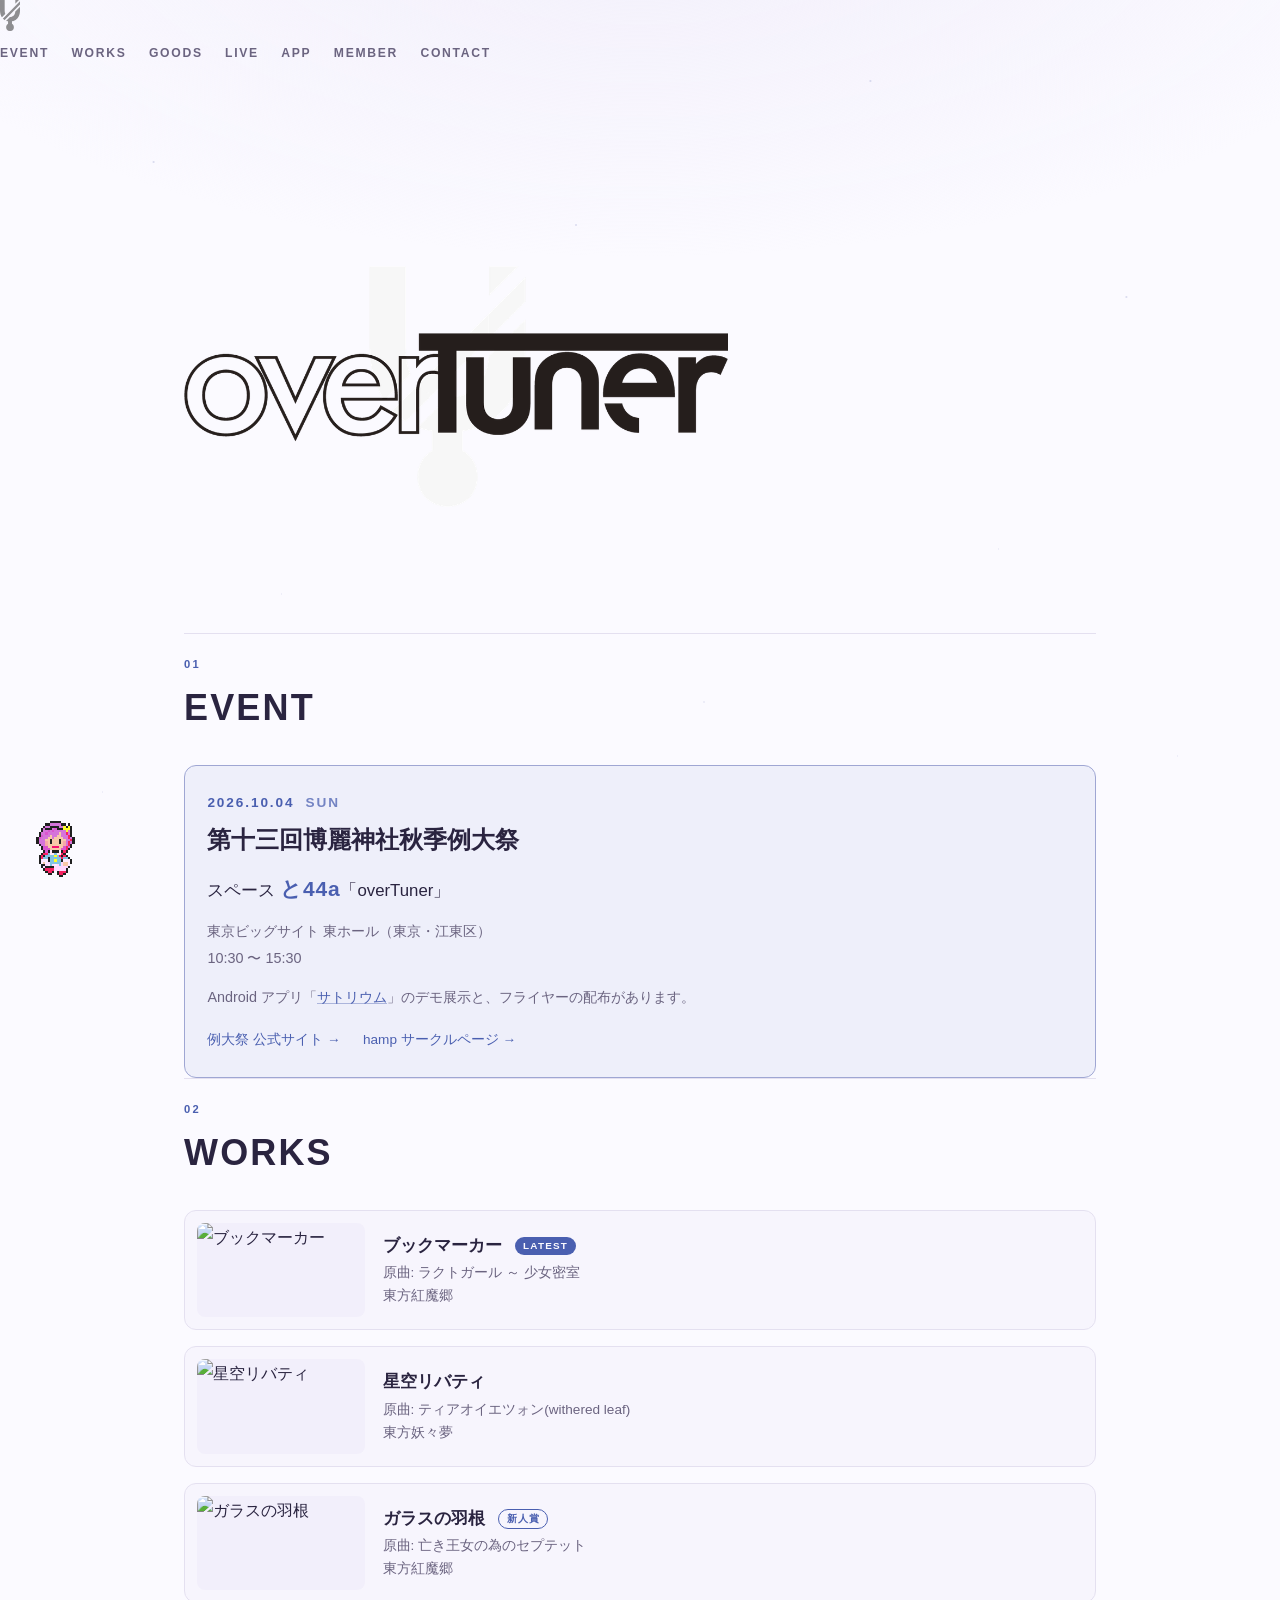
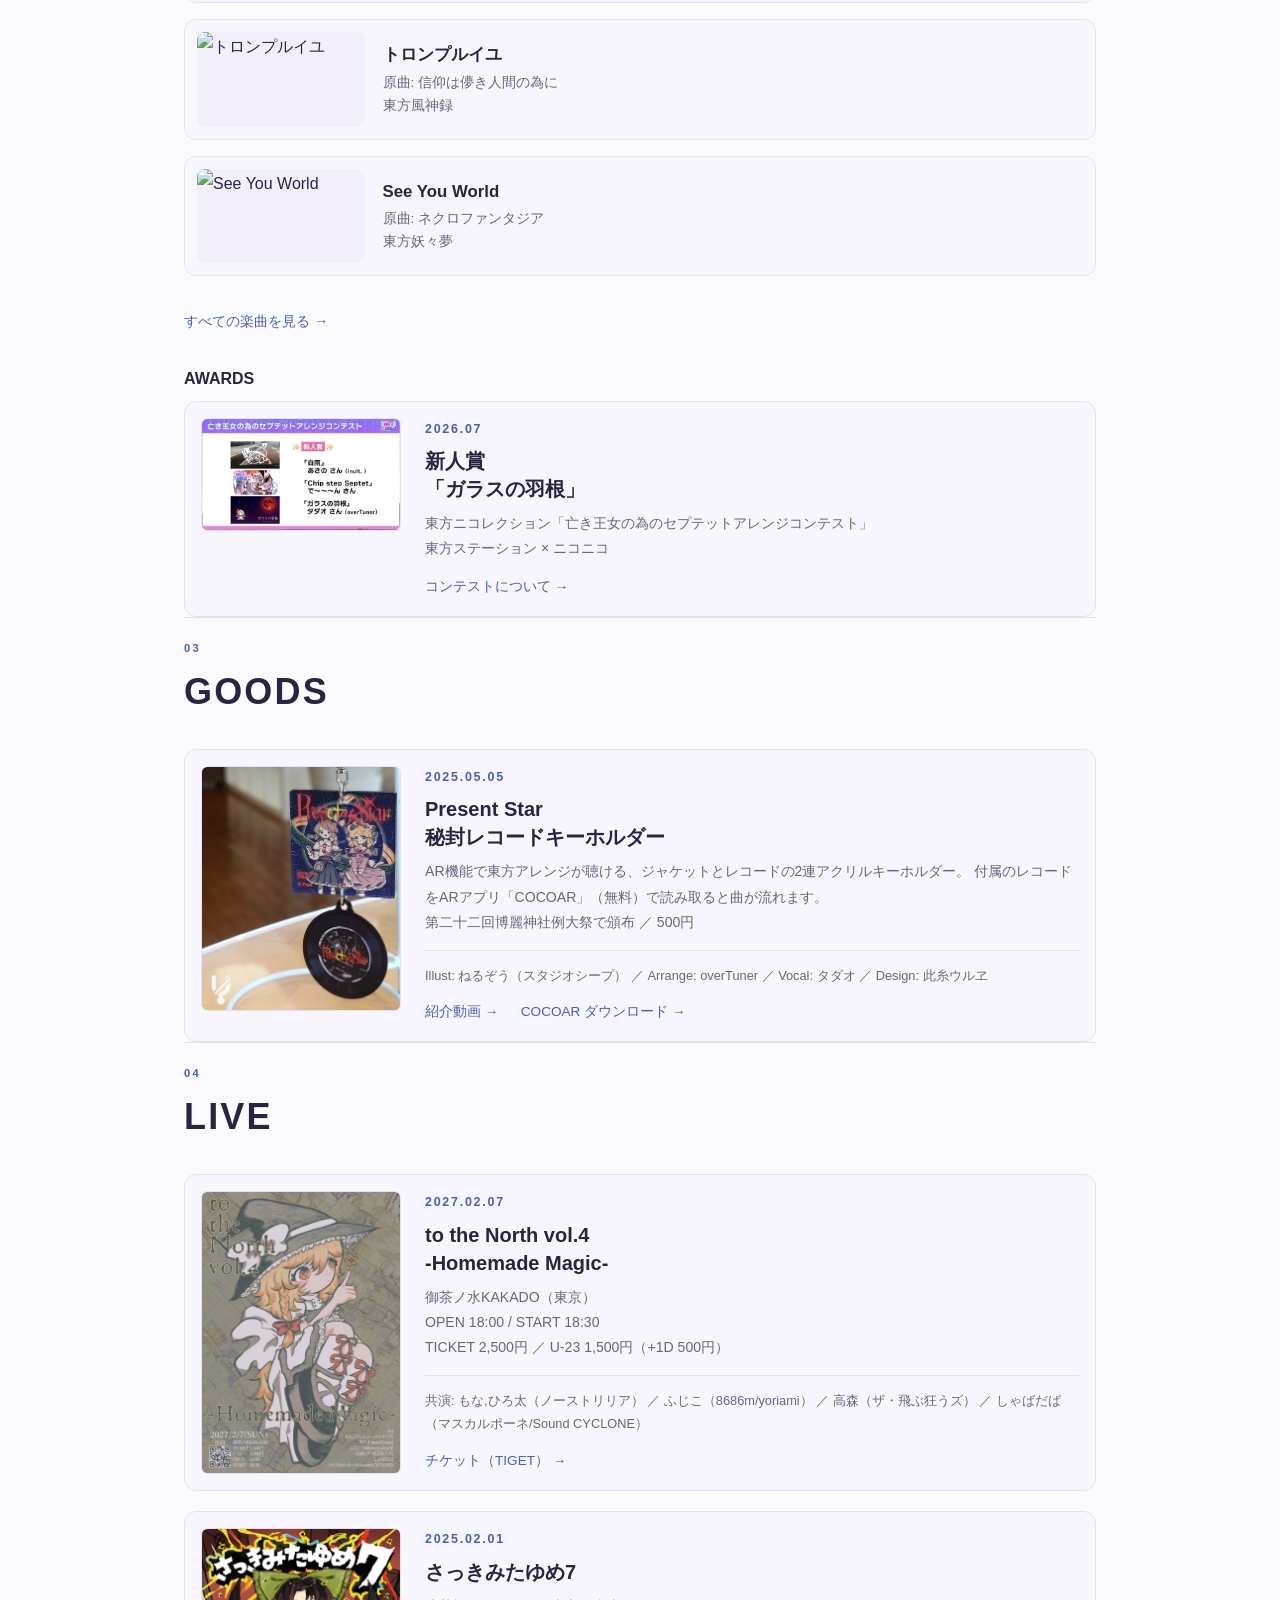
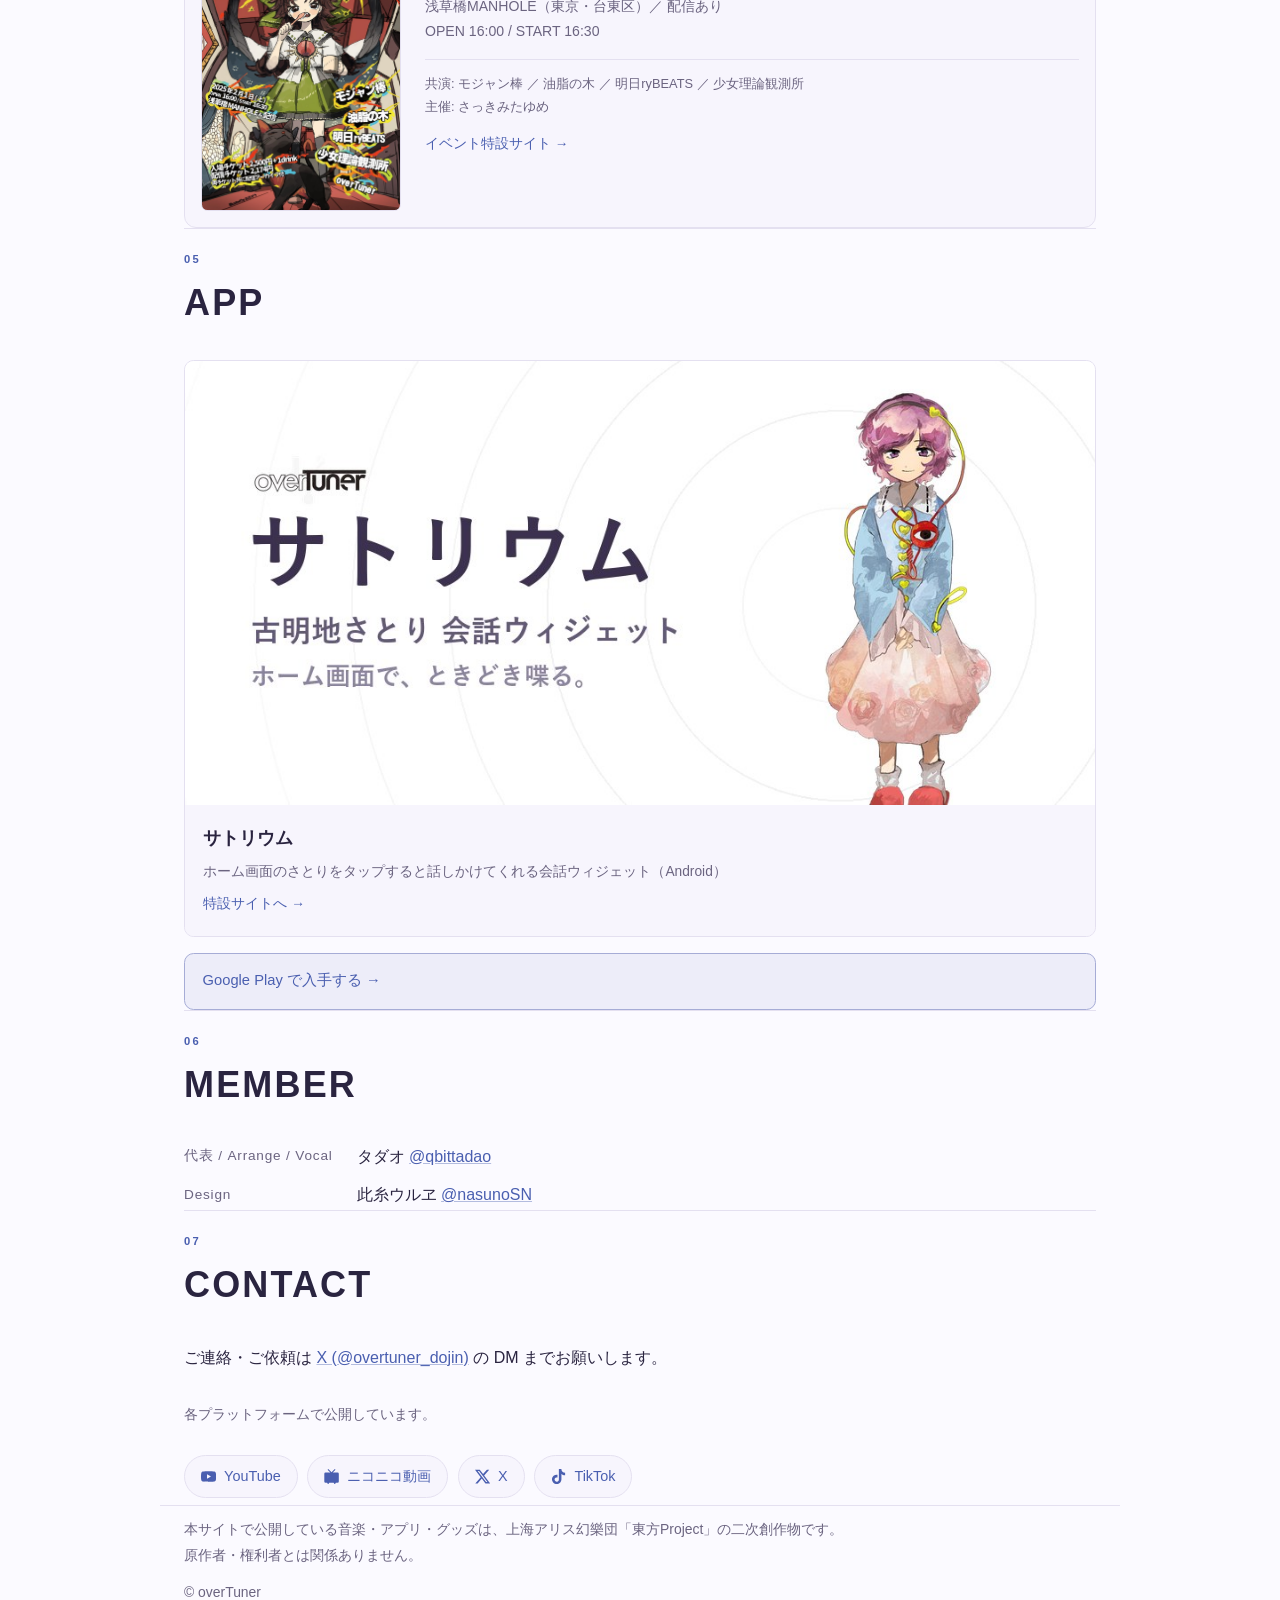
==== commit 7ea84a7e: "サトリウムの製品版公開に合わせ、テスター募集の導線を Google Play のリンクに替える Co-Authored-By: Claude Sonnet 5.5 <noreply@anthropic" ====
--- a/index.html
+++ b/index.html
@@ -207,7 +207,7 @@
   </a>
 
   <p class="recruit">
-    <a href="satorium/test.html">クローズドテストのテスターを募集しています →</a>
+    <a href="https://play.google.com/store/apps/details?id=tadao.app" rel="noopener">Google Play で入手する →</a>
   </p>
 </section>
 
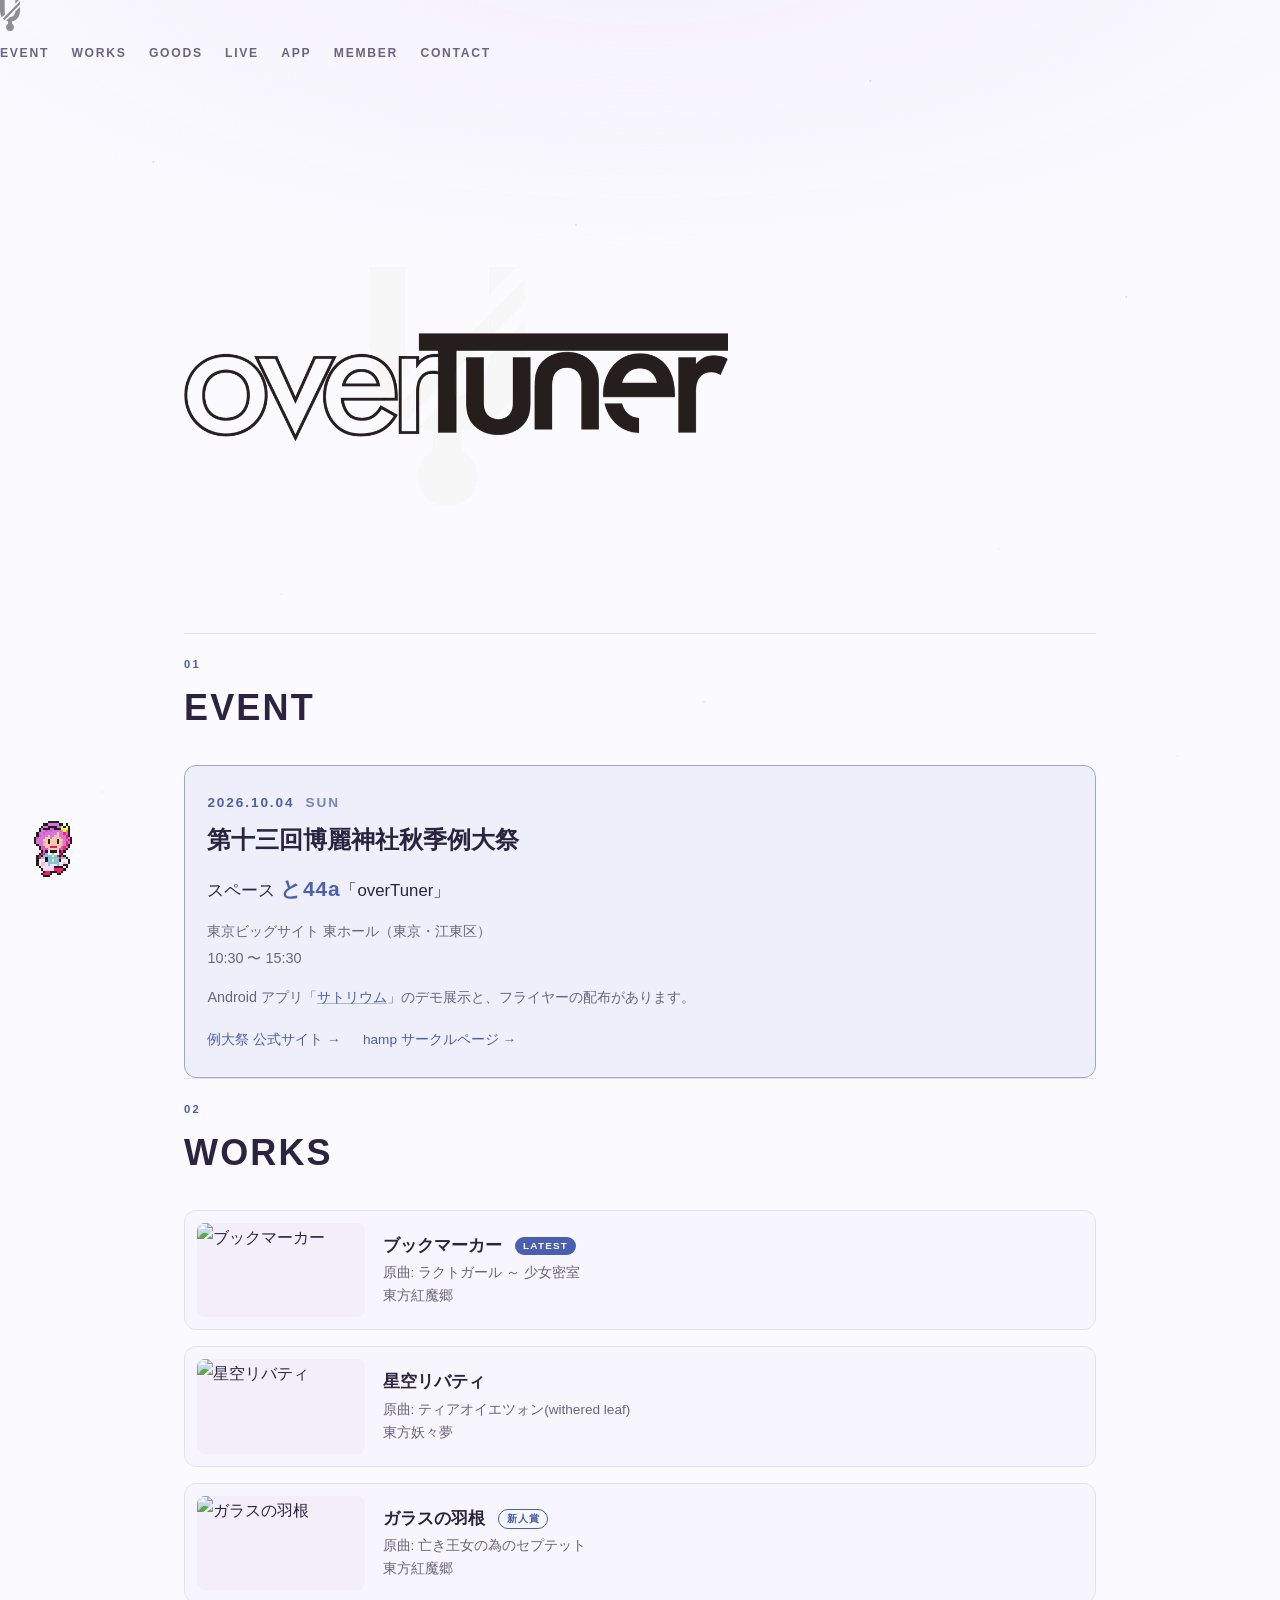
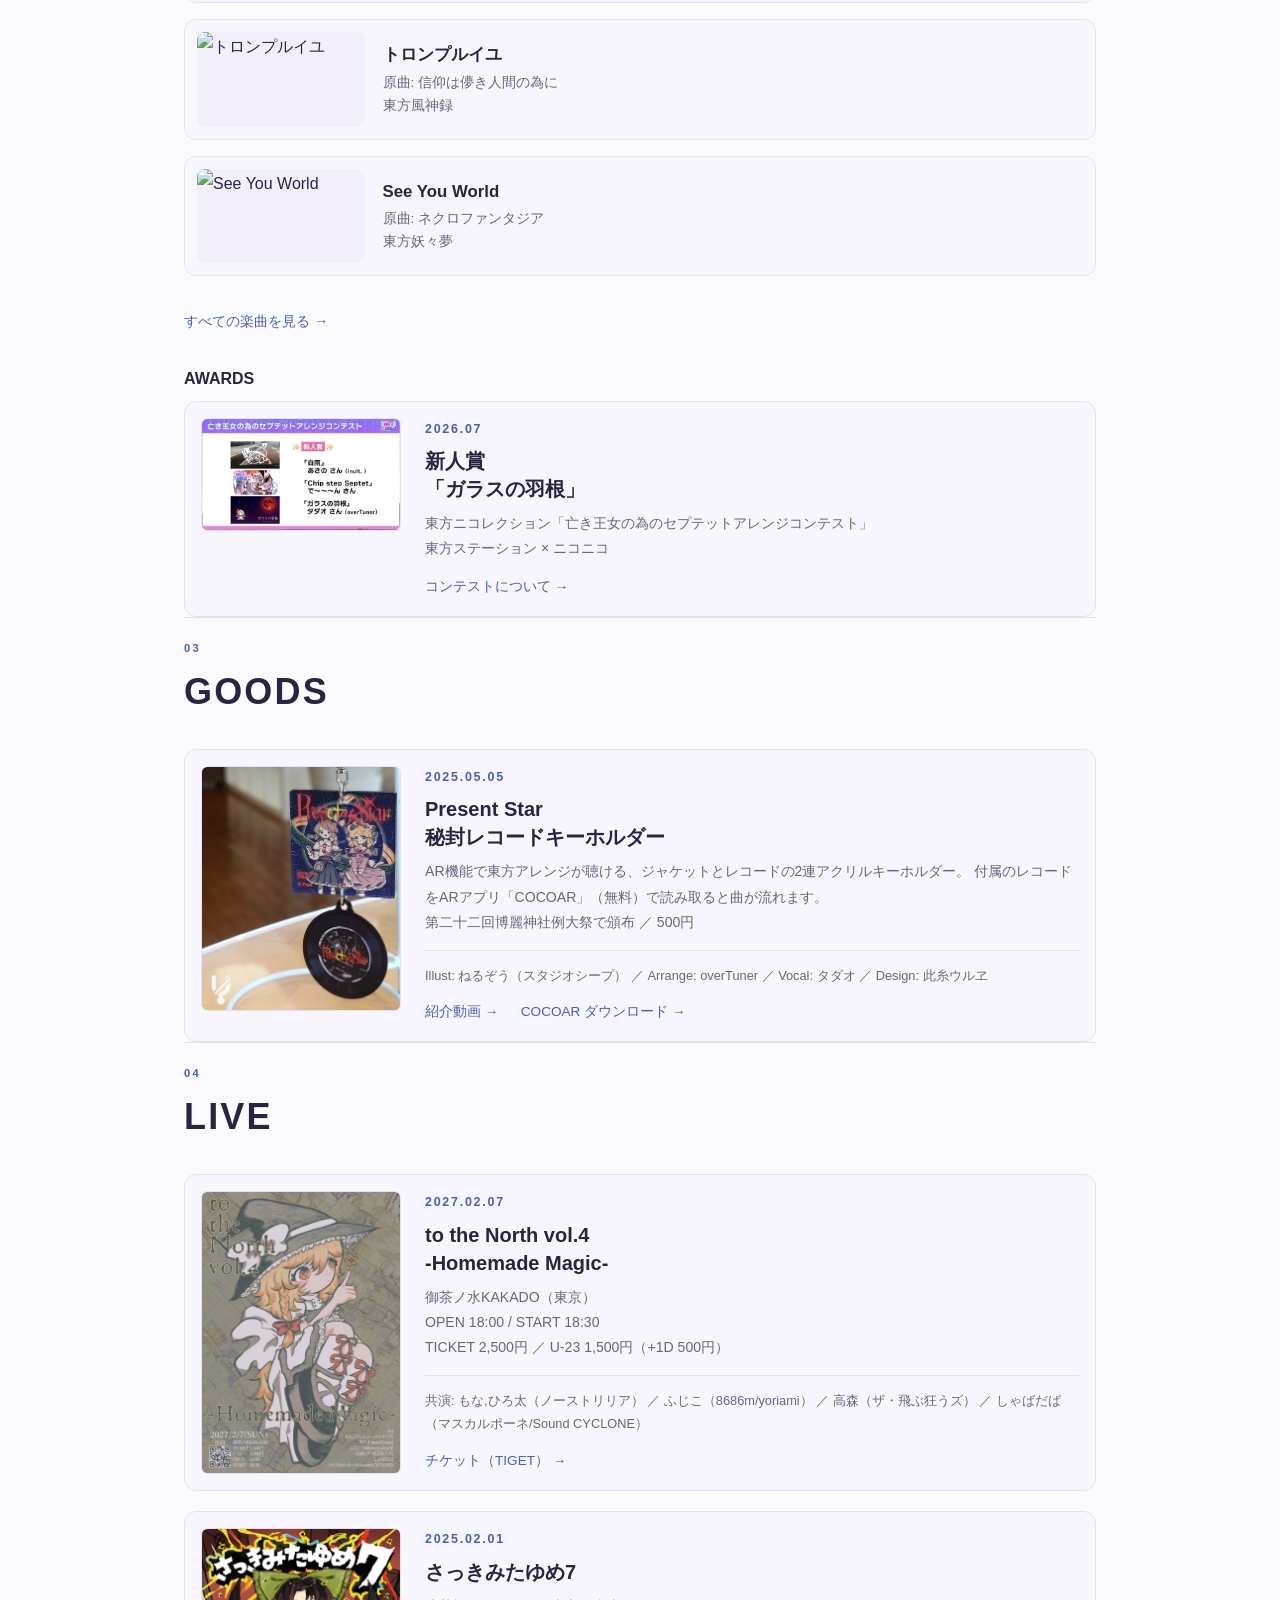
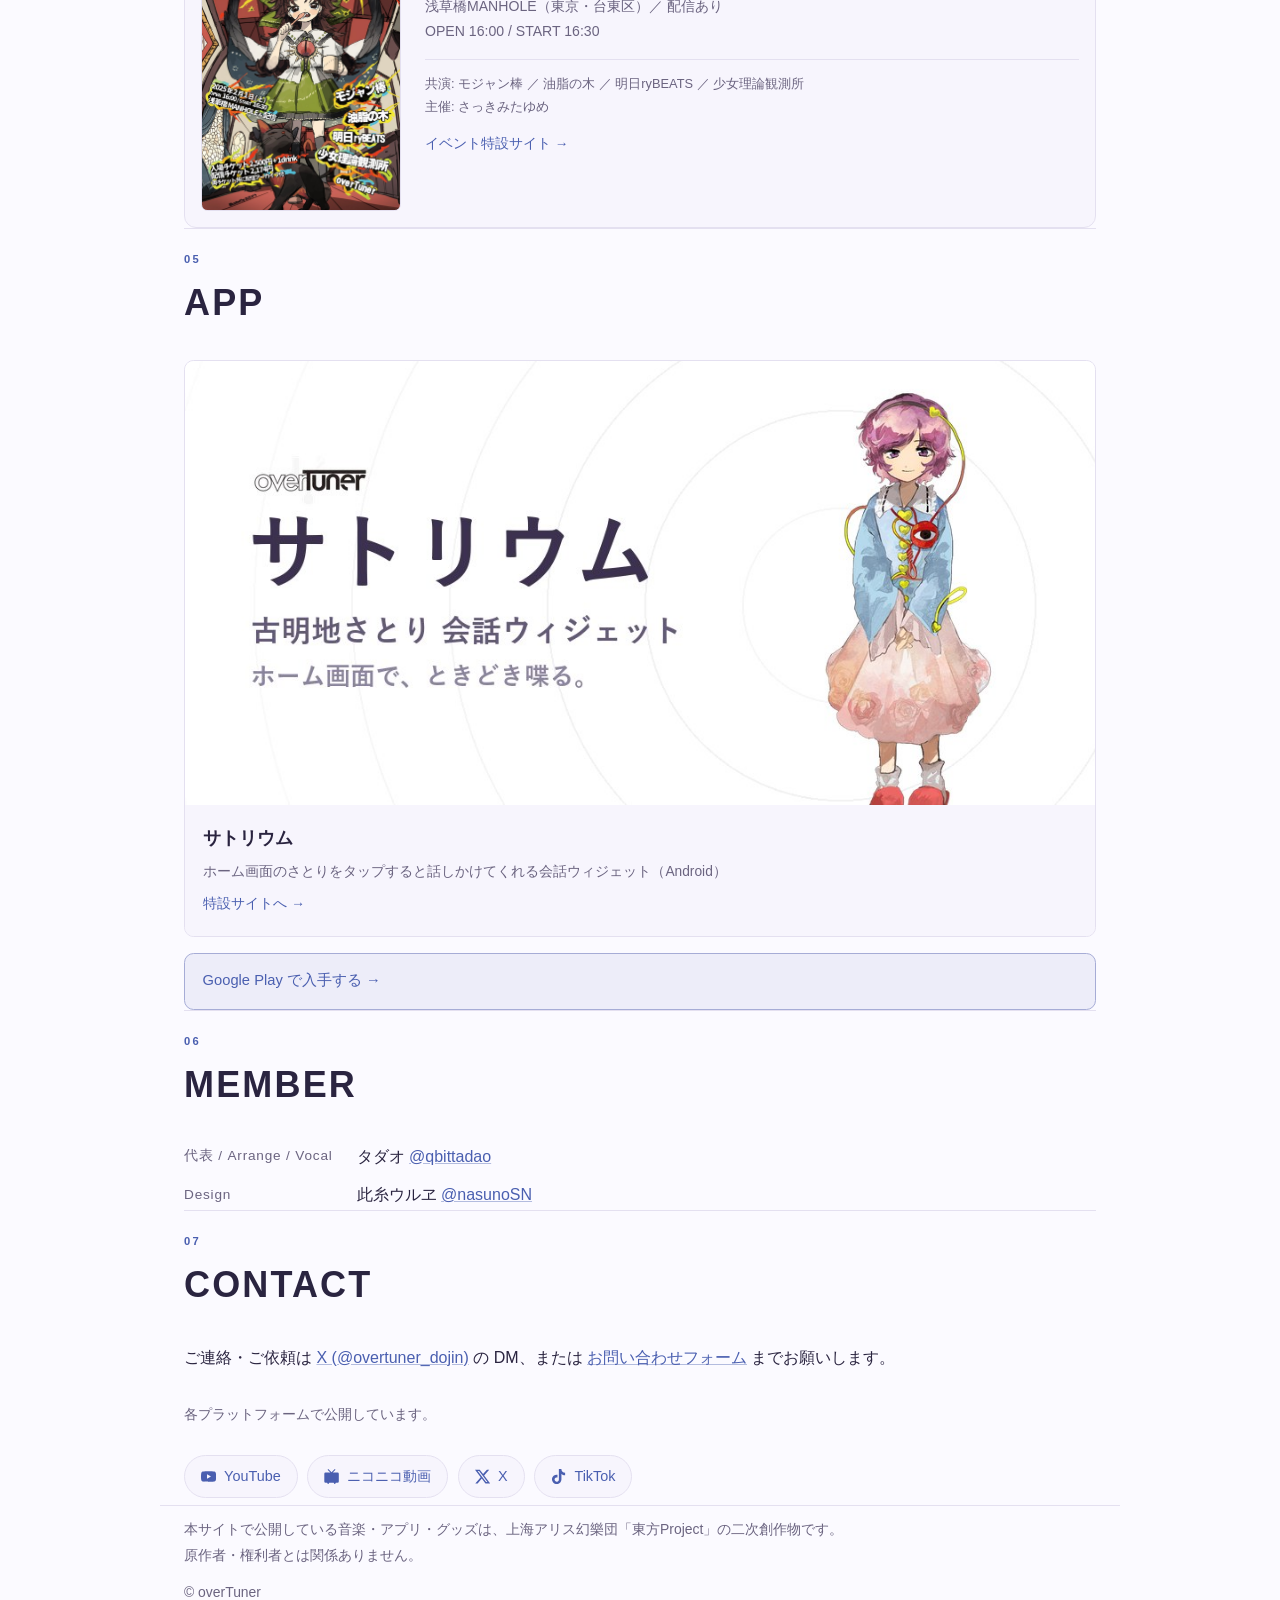
==== commit ccb1809d: "CONTACT に Google フォームの問い合わせ窓口を追加する Co-Authored-By: Claude Sonnet 5.5 <noreply@anthropic.com>" ====
--- a/index.html
+++ b/index.html
@@ -224,7 +224,7 @@
 <section id="contact" class="wrap">
   <h2><span class="idx">07</span>CONTACT</h2>
   <p class="contact-lead">
-    ご連絡・ご依頼は <a href="https://x.com/overtuner_dojin" rel="noopener">X (@overtuner_dojin)</a> の DM までお願いします。
+    ご連絡・ご依頼は <a href="https://x.com/overtuner_dojin" rel="noopener">X (@overtuner_dojin)</a> の DM、または <a href="https://docs.google.com/forms/d/e/1FAIpQLSeRp5UnyWRuKTc9TXSSJ64-MlWBEJNuUrDTq-f1X5MsGlAQNA/viewform" rel="noopener">お問い合わせフォーム</a> までお願いします。
   </p>
   <p class="muted" style="margin-top:1.75rem">各プラットフォームで公開しています。</p>
   <ul class="chips">
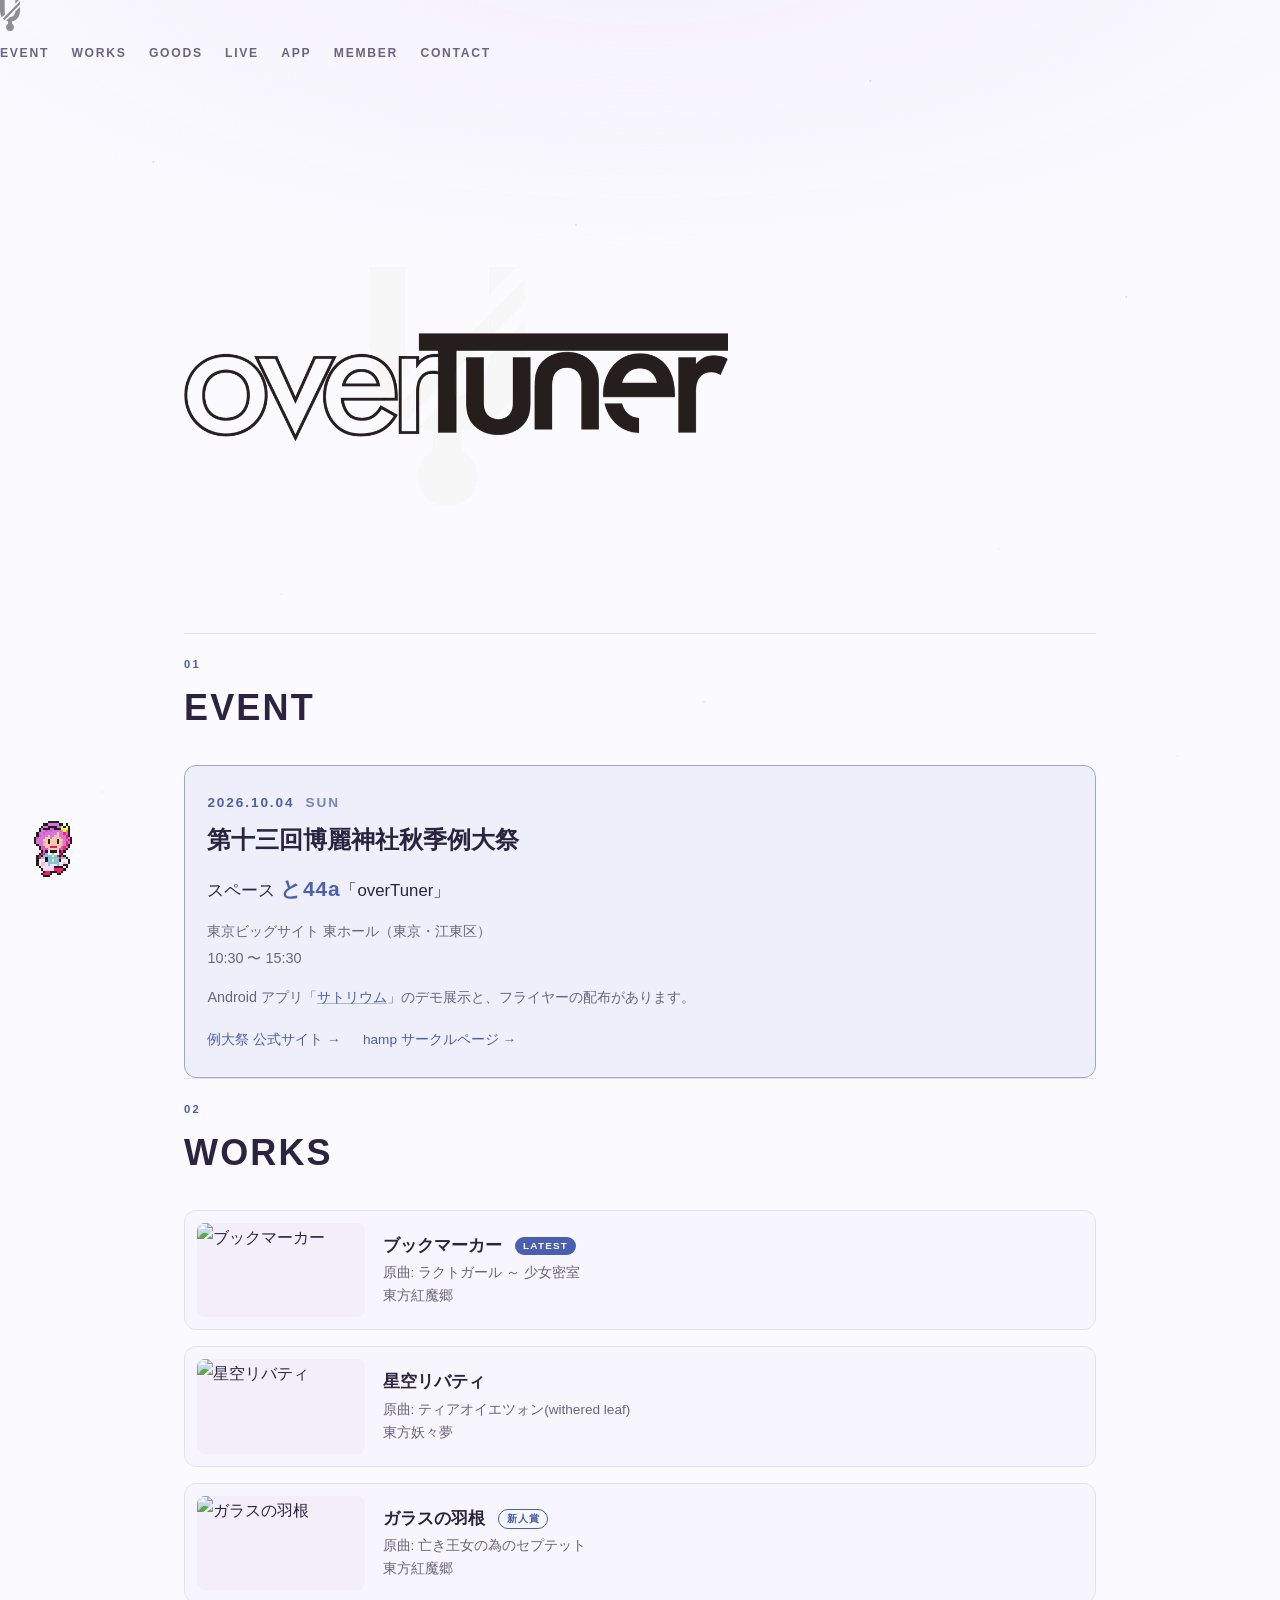
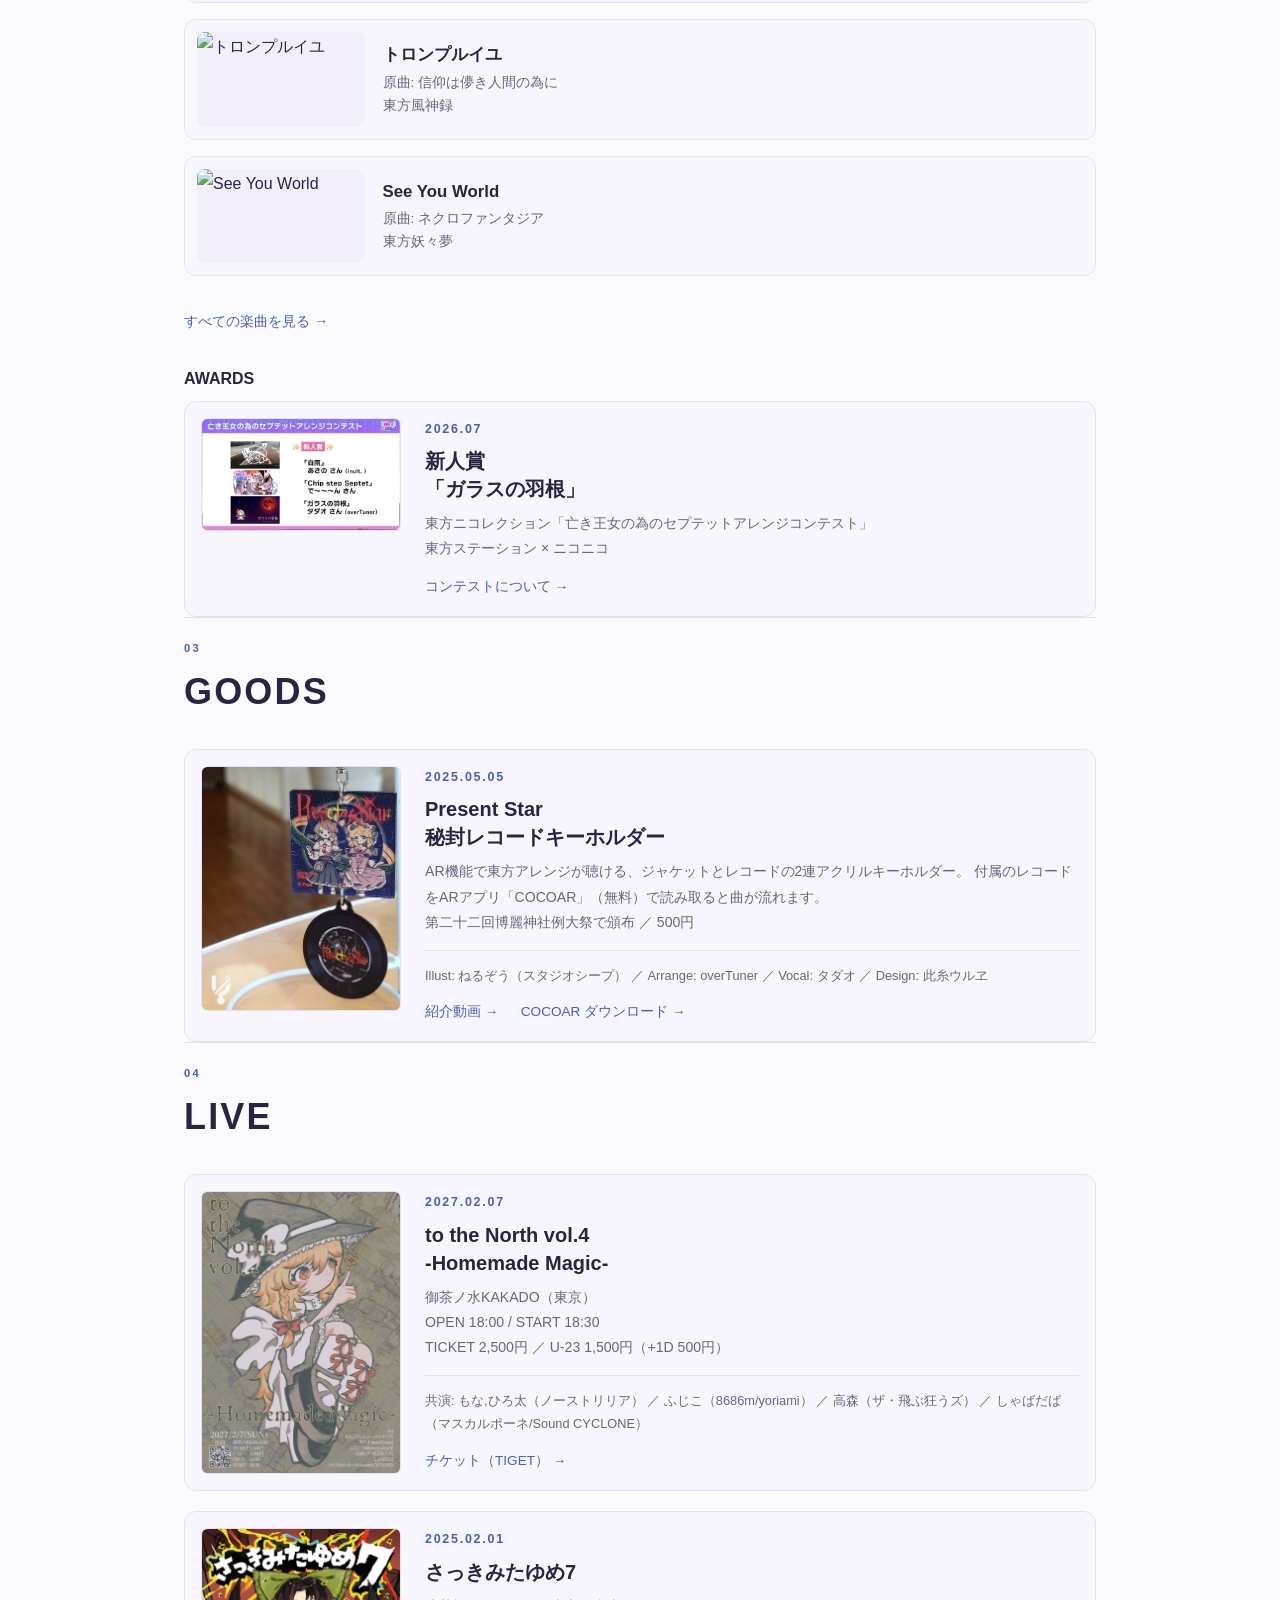
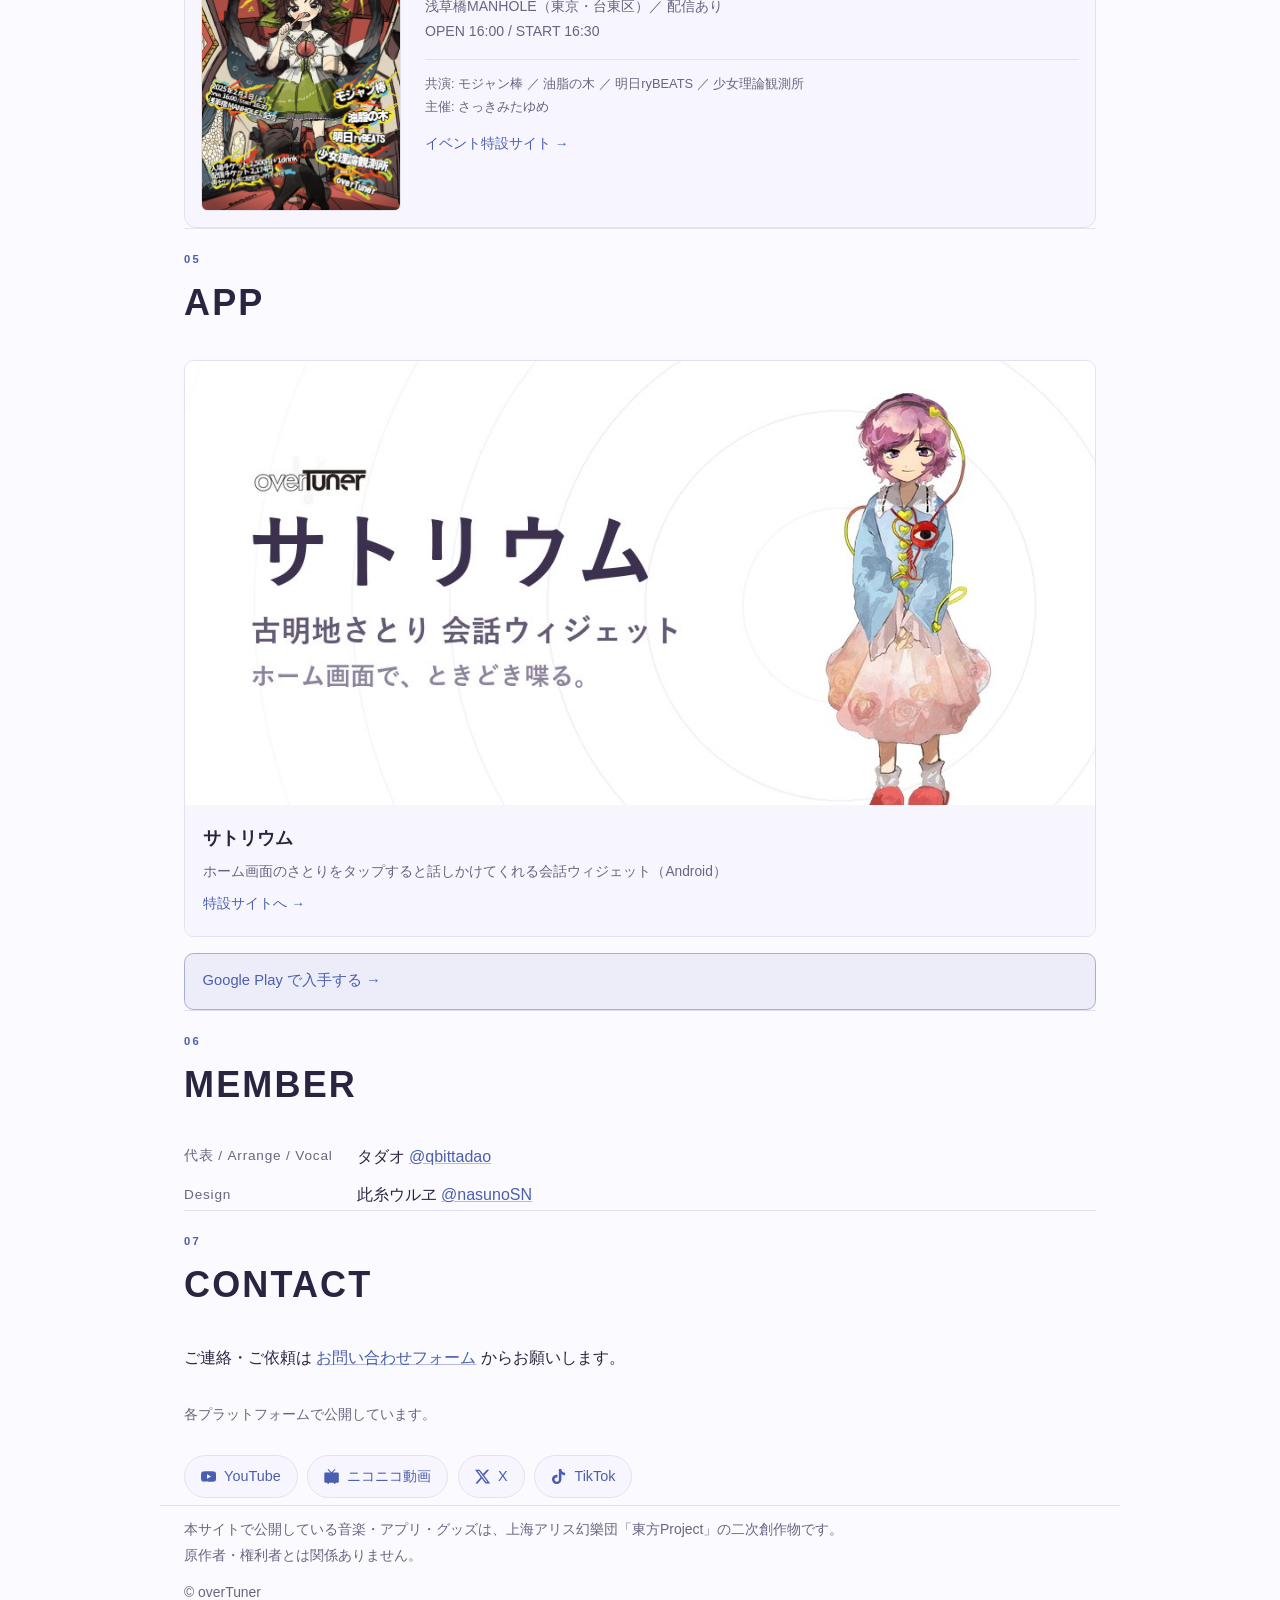
==== commit ae5aa7a9: "CONTACT の案内を問い合わせフォームのみにする Co-Authored-By: Claude Sonnet 5.5 <noreply@anthropic.com>" ====
--- a/index.html
+++ b/index.html
@@ -224,7 +224,7 @@
 <section id="contact" class="wrap">
   <h2><span class="idx">07</span>CONTACT</h2>
   <p class="contact-lead">
-    ご連絡・ご依頼は <a href="https://x.com/overtuner_dojin" rel="noopener">X (@overtuner_dojin)</a> の DM、または <a href="https://docs.google.com/forms/d/e/1FAIpQLSeRp5UnyWRuKTc9TXSSJ64-MlWBEJNuUrDTq-f1X5MsGlAQNA/viewform" rel="noopener">お問い合わせフォーム</a> までお願いします。
+    ご連絡・ご依頼は <a href="https://docs.google.com/forms/d/e/1FAIpQLSeRp5UnyWRuKTc9TXSSJ64-MlWBEJNuUrDTq-f1X5MsGlAQNA/viewform" rel="noopener">お問い合わせフォーム</a> からお願いします。
   </p>
   <p class="muted" style="margin-top:1.75rem">各プラットフォームで公開しています。</p>
   <ul class="chips">
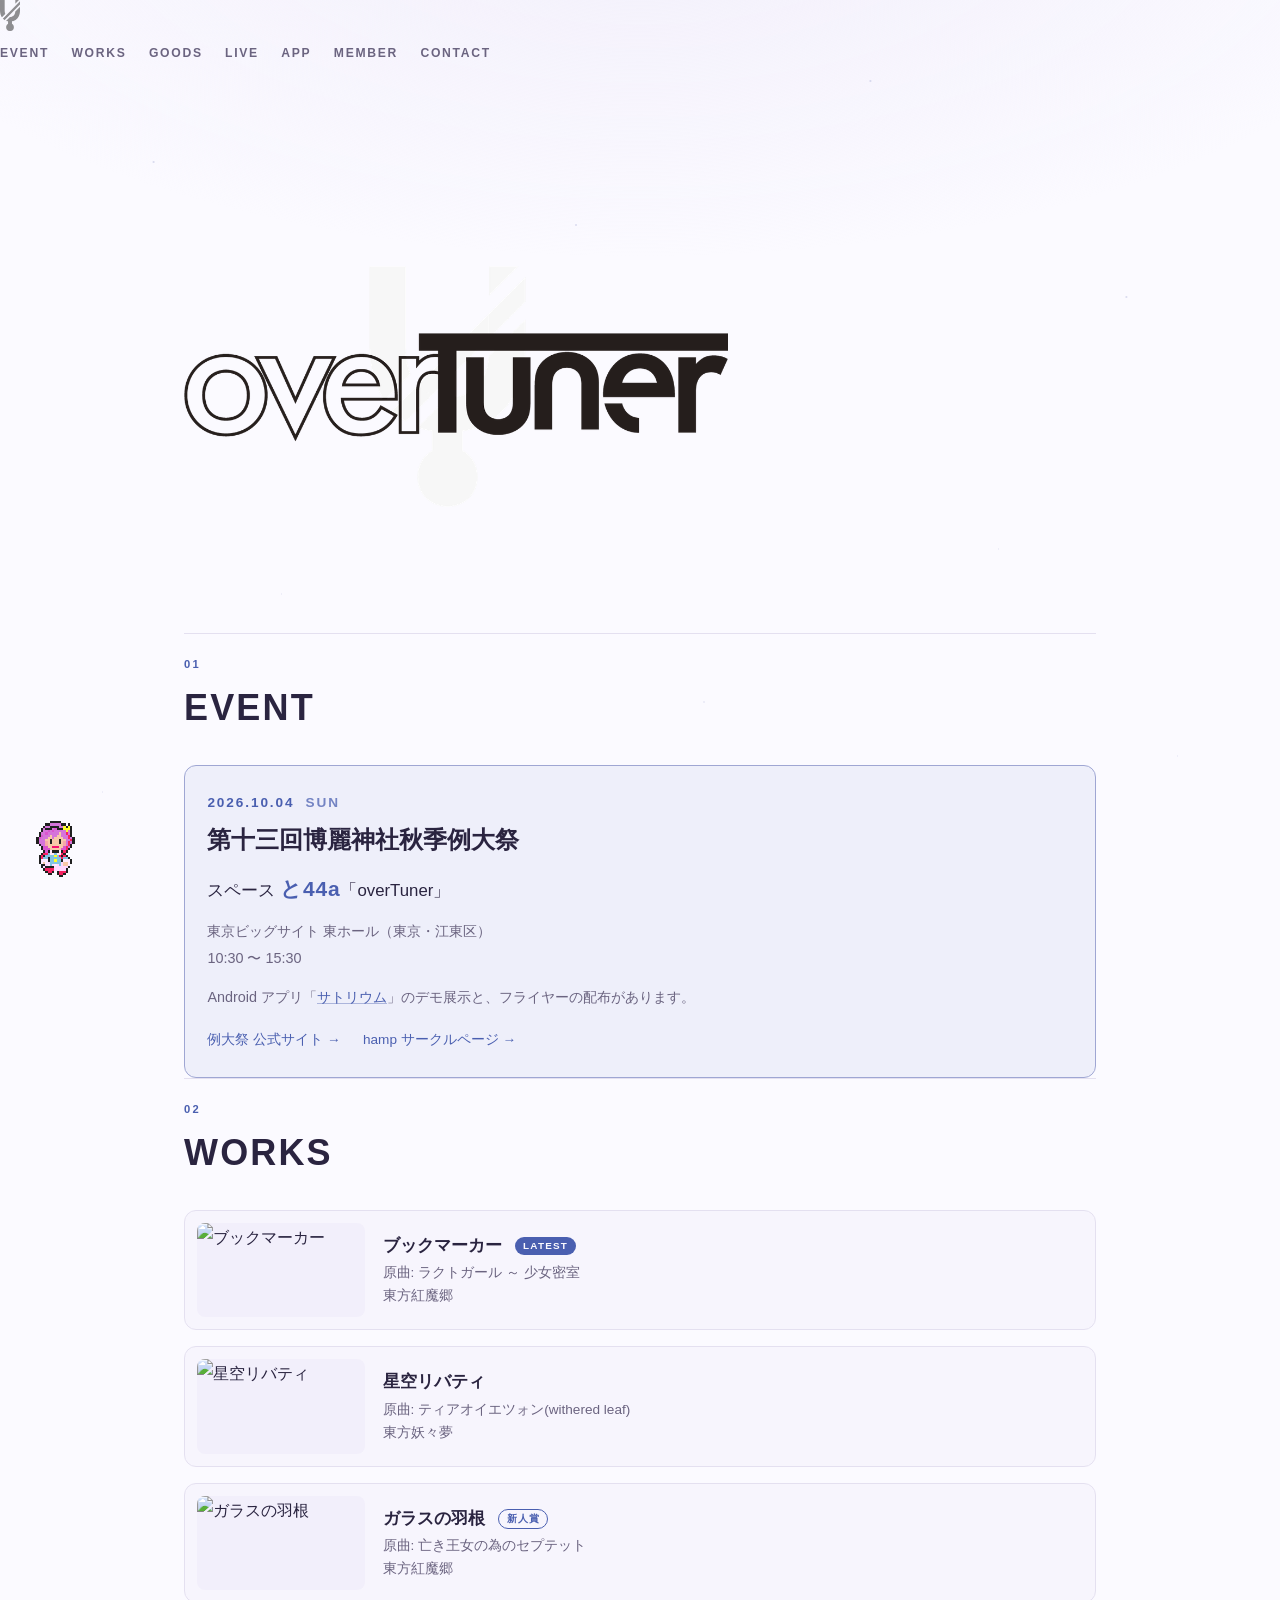
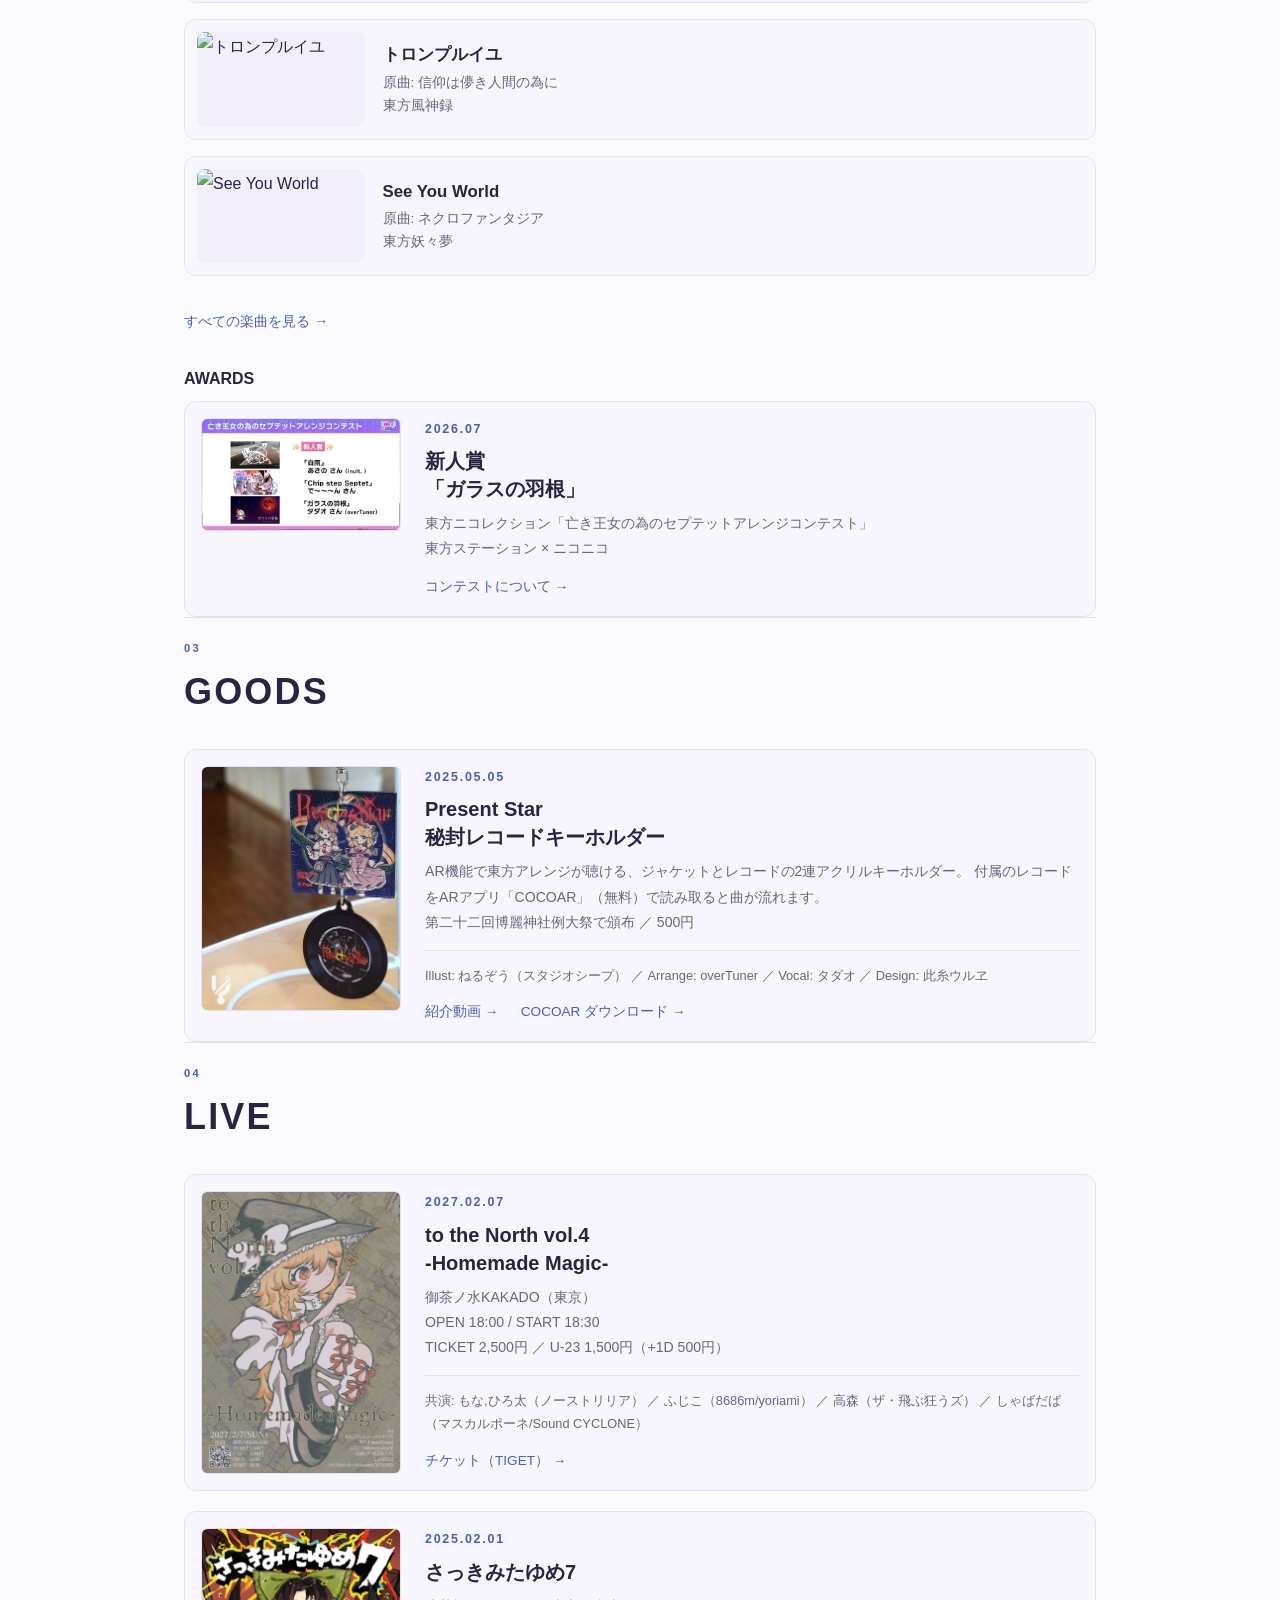
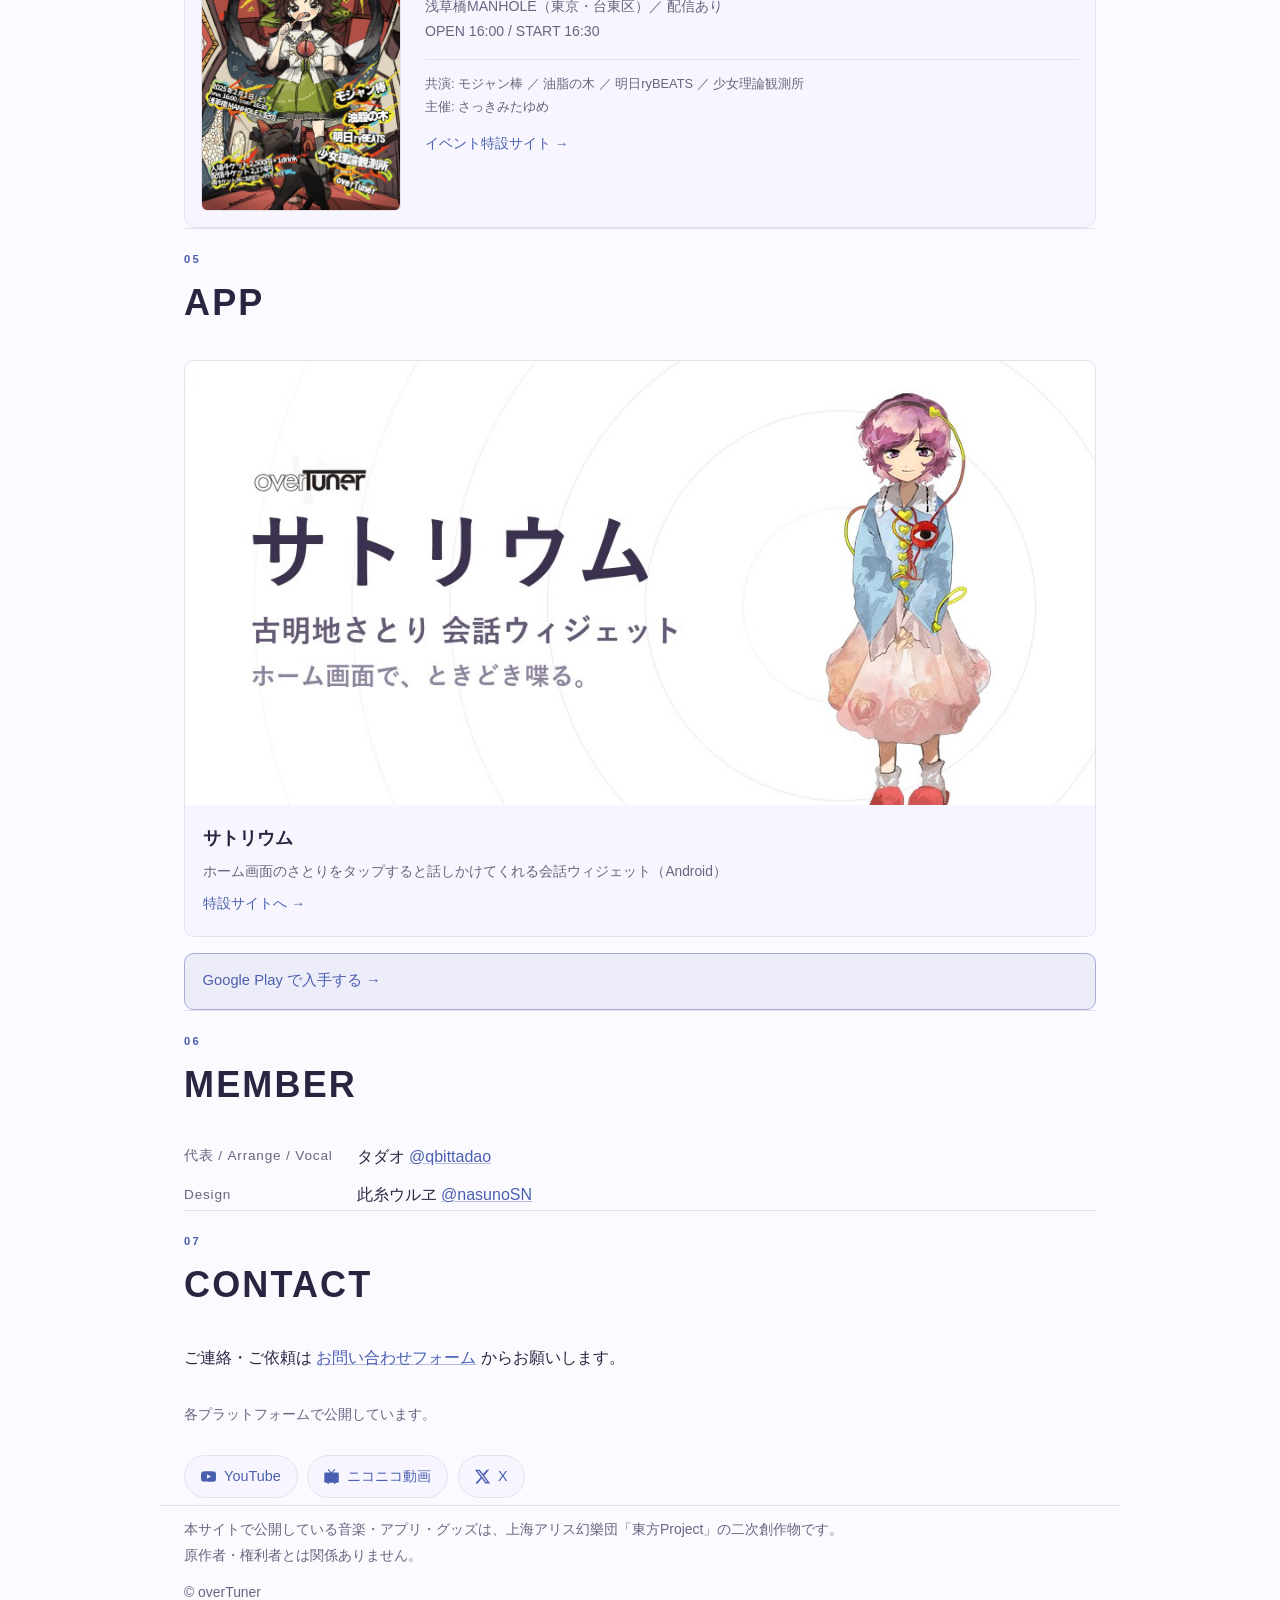
==== commit d11ba3e9: "TikTok のリンクを外す（アカウント削除のため） Co-Authored-By: Claude Sonnet 5.5 <noreply@anthropic.com>" ====
--- a/index.html
+++ b/index.html
@@ -231,7 +231,6 @@
     <li><a href="https://www.youtube.com/@qbit_tadao" rel="noopener"><svg class="ico" viewBox="0 0 24 24" aria-hidden="true"><path d="M23.498 6.186a3.016 3.016 0 0 0-2.122-2.136C19.505 3.545 12 3.545 12 3.545s-7.505 0-9.377.505A3.017 3.017 0 0 0 .502 6.186C0 8.07 0 12 0 12s0 3.93.502 5.814a3.016 3.016 0 0 0 2.122 2.136c1.871.505 9.376.505 9.376.505s7.505 0 9.377-.505a3.015 3.015 0 0 0 2.122-2.136C24 15.93 24 12 24 12s0-3.93-.502-5.814zM9.545 15.568V8.432L15.818 12l-6.273 3.568z"/></svg><span>YouTube</span></a></li>
     <li><a href="https://www.nicovideo.jp/user/6505800" rel="noopener"><svg class="ico" viewBox="0 0 24 24" aria-hidden="true"><path d="M.4787 7.534v12.1279A2.0213 2.0213 0 0 0 2.5 21.6832h2.3888l1.323 2.0948a.4778.4778 0 0 0 .4043.2205.4778.4778 0 0 0 .441-.2205l1.323-2.0948h6.9828l1.323 2.0948a.4778.4778 0 0 0 .441.2205c.1838 0 .3308-.0735.4043-.2205l1.323-2.0948h2.6462a2.0213 2.0213 0 0 0 2.0213-2.0213V7.5339a2.0213 2.0213 0 0 0-2.0213-1.9845h-7.681l4.4468-4.4469L17.1637 0l-5.1452 5.1452L6.8 0 5.6973 1.1025l4.4102 4.4102H2.5367a2.0213 2.0213 0 0 0-2.058 2.058z"/></svg><span>ニコニコ動画</span></a></li>
     <li><a href="https://x.com/overtuner_dojin" rel="noopener"><svg class="ico" viewBox="0 0 24 24" aria-hidden="true"><path d="M18.901 1.153h3.68l-8.04 9.19L24 22.846h-7.406l-5.8-7.584-6.638 7.584H.474l8.6-9.83L0 1.154h7.594l5.243 6.932ZM17.61 20.644h2.039L6.486 3.24H4.298Z"/></svg><span>X</span></a></li>
-    <li><a href="https://www.tiktok.com/@qbittadao" rel="noopener"><svg class="ico" viewBox="0 0 24 24" aria-hidden="true"><path d="M12.525.02c1.31-.02 2.61-.01 3.91-.02.08 1.53.63 3.09 1.75 4.17 1.12 1.11 2.7 1.62 4.24 1.79v4.03c-1.44-.05-2.89-.35-4.2-.97-.57-.26-1.1-.59-1.62-.93-.01 2.92.01 5.84-.02 8.75-.08 1.4-.54 2.79-1.35 3.94-1.31 1.92-3.58 3.17-5.91 3.21-1.43.08-2.86-.31-4.08-1.03-2.02-1.19-3.44-3.37-3.65-5.71-.02-.5-.03-1-.01-1.49.18-1.9 1.12-3.72 2.58-4.96 1.66-1.44 3.98-2.13 6.15-1.72.02 1.48-.04 2.96-.04 4.44-.99-.32-2.15-.23-3.02.37-.63.41-1.11 1.04-1.36 1.75-.21.51-.15 1.07-.14 1.61.24 1.64 1.82 3.02 3.5 2.87 1.12-.01 2.19-.66 2.77-1.61.19-.33.4-.67.41-1.06.1-1.79.06-3.57.07-5.36.01-4.03-.01-8.05.02-12.07z"/></svg><span>TikTok</span></a></li>
   </ul>
 </section>
 
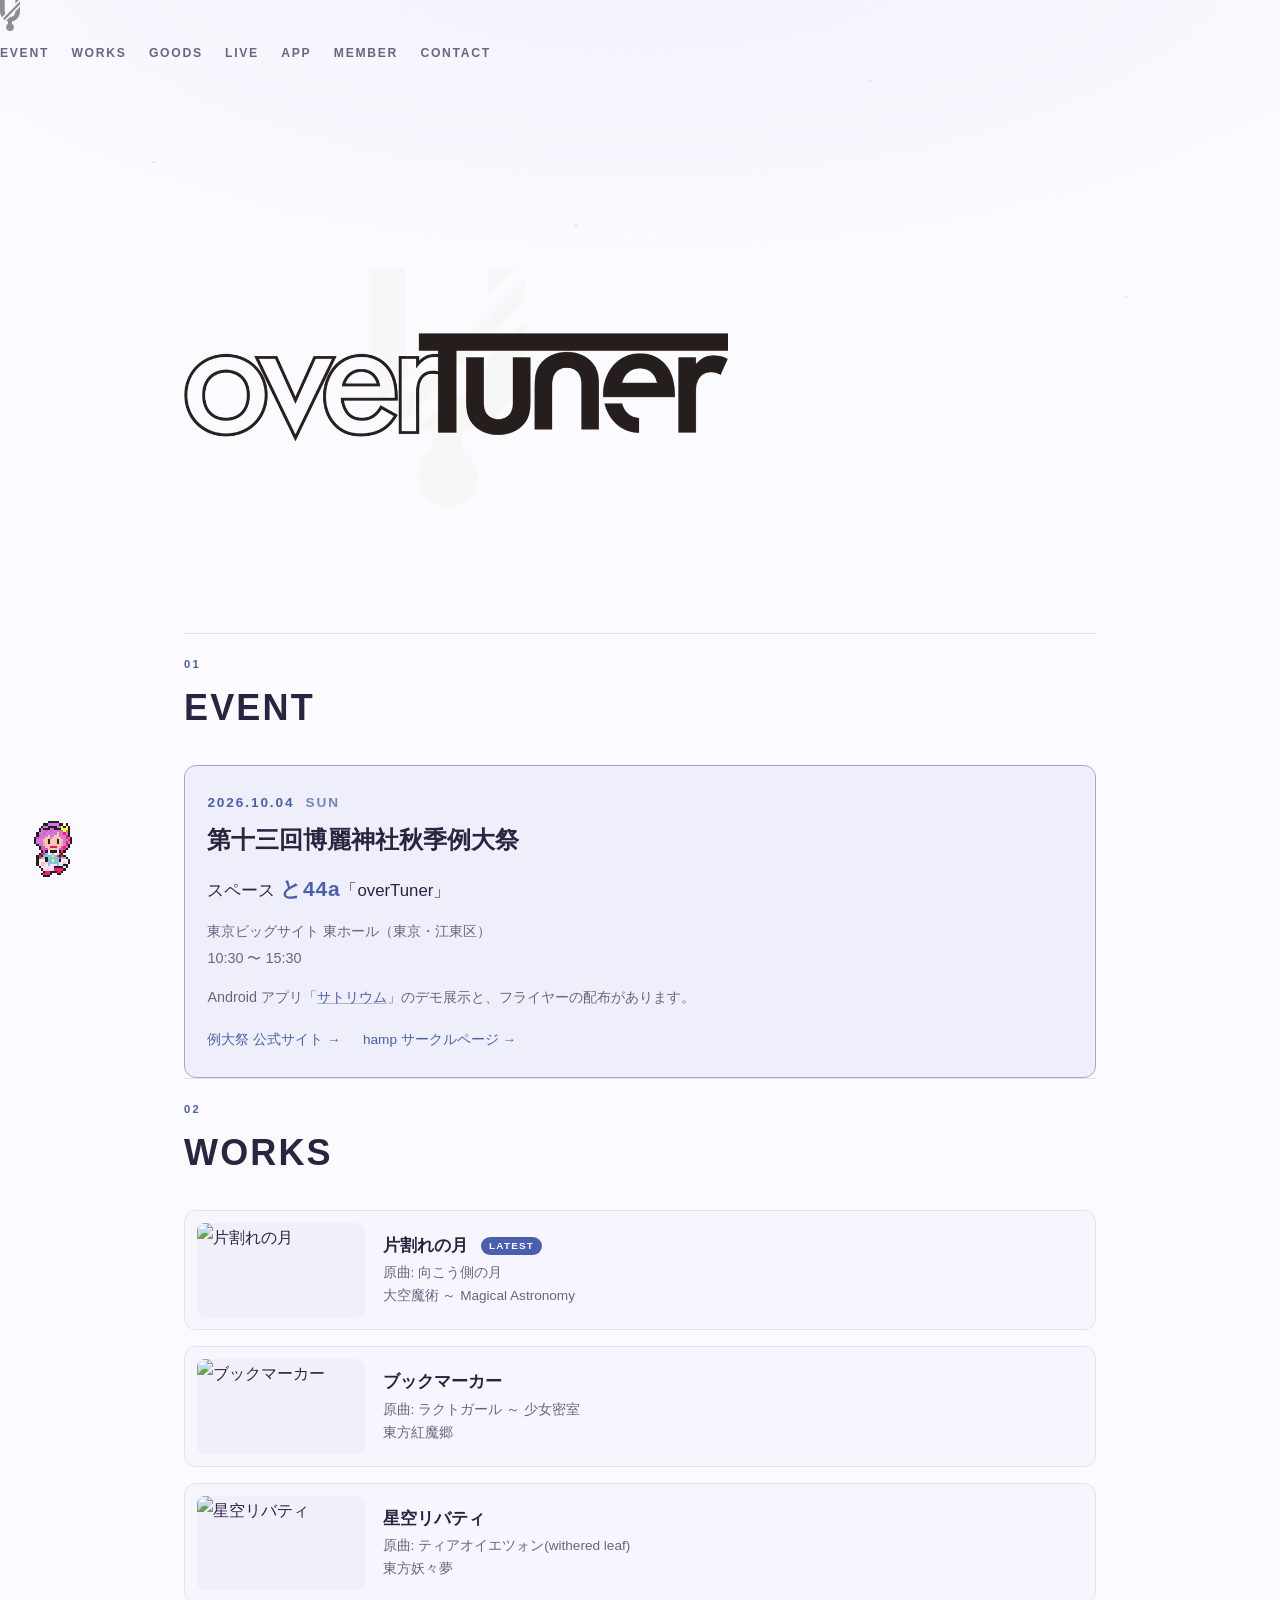
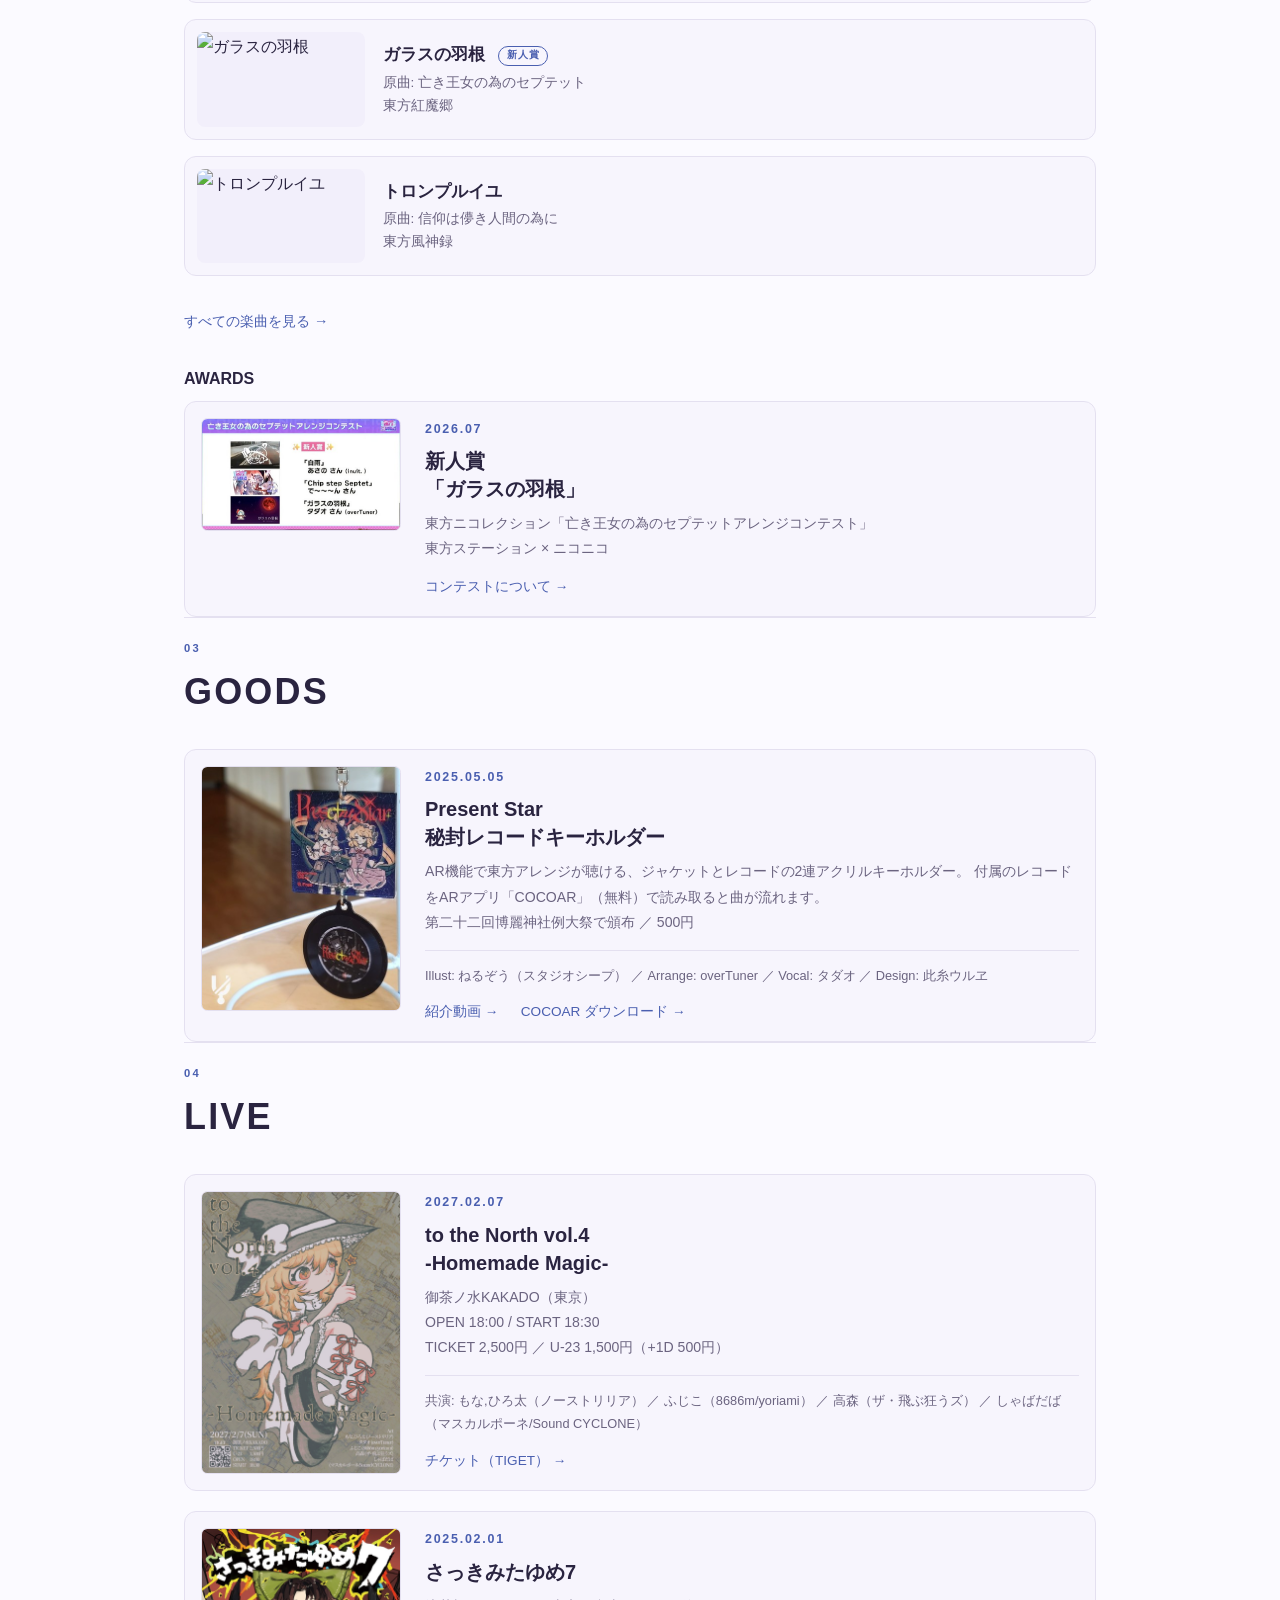
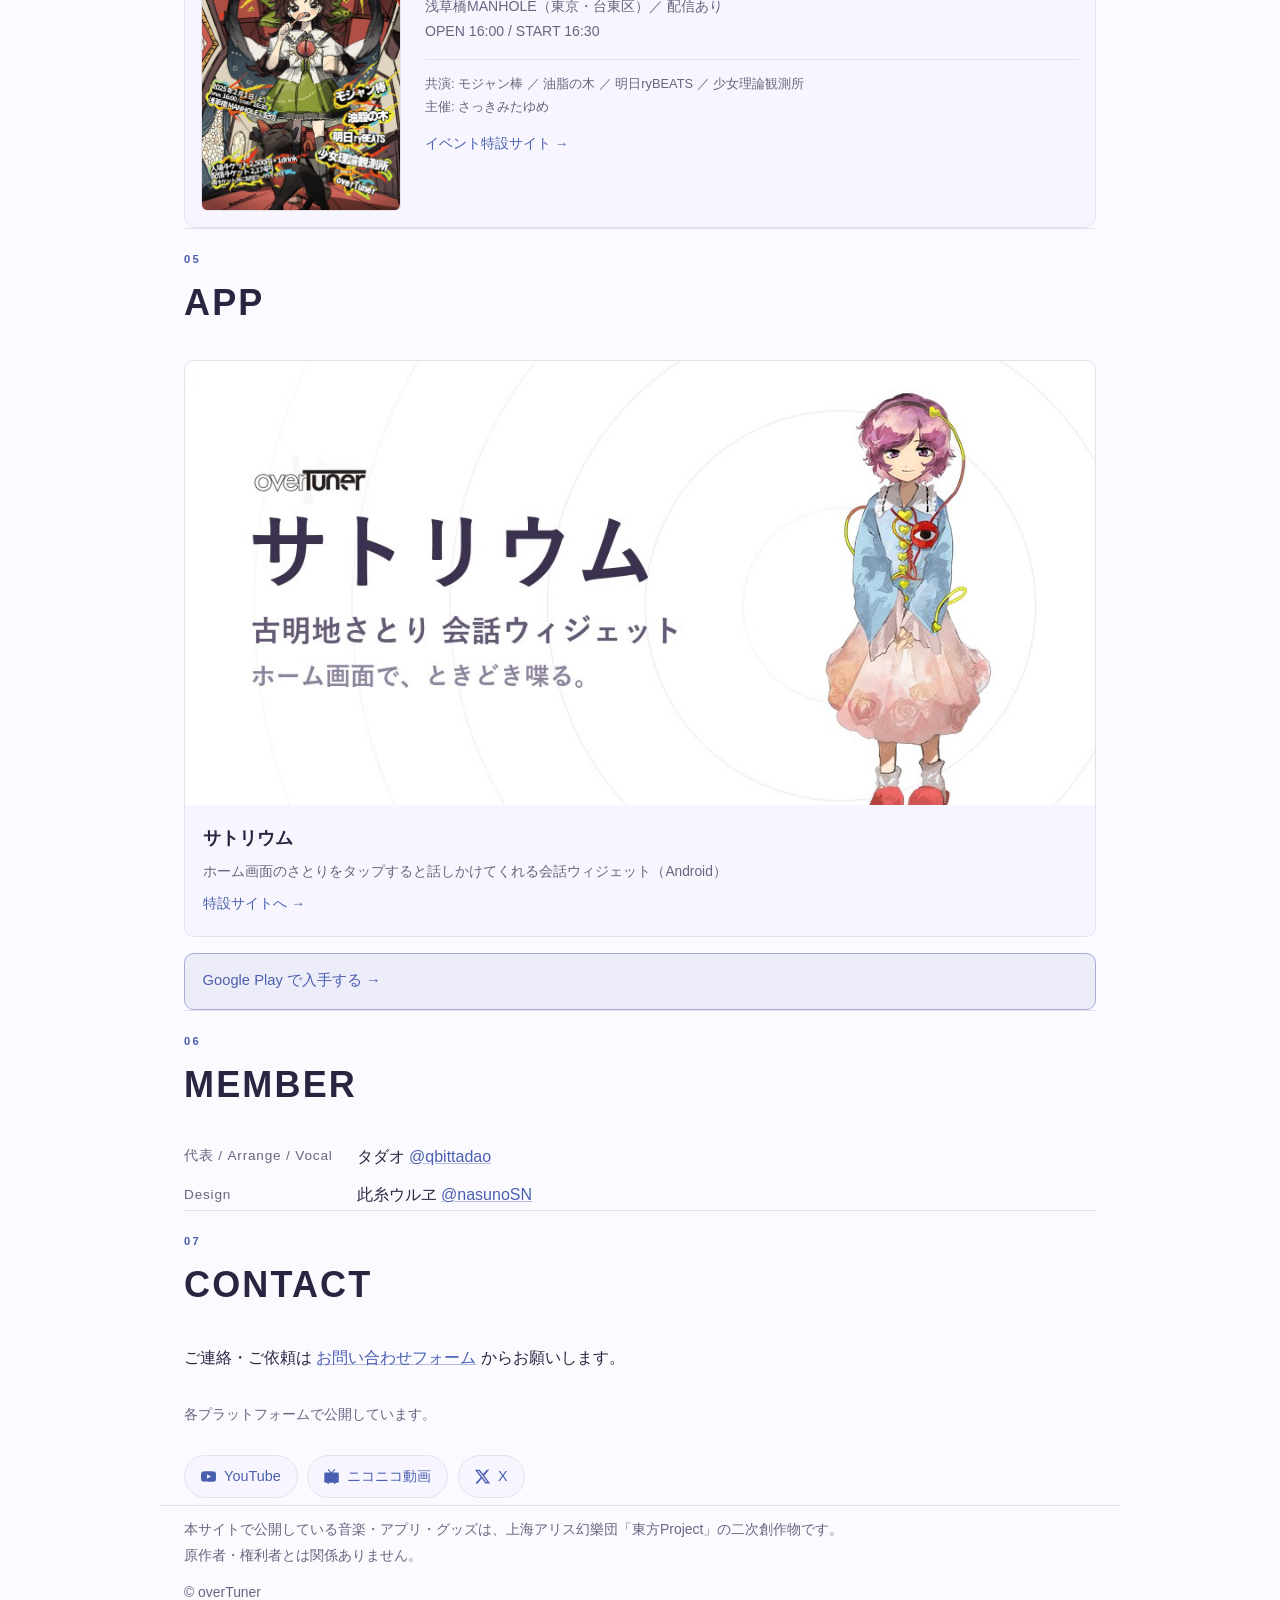
==== commit 433d0ca3: "WORKS: 片割れの月を追加 Co-Authored-By: Claude Sonnet 5.5 <noreply@anthropic.com>" ====
--- a/index.html
+++ b/index.html
@@ -56,12 +56,21 @@
   <h2><span class="idx">02</span>WORKS</h2>
   <div class="disco">
 <!-- WORKS:START -->
+  <a class="track" href="https://youtu.be/97HN46yWjY8" rel="noopener">
+    <img src="https://img.youtube.com/vi/97HN46yWjY8/maxresdefault.jpg"
+         onerror="this.onerror=null;this.src='https://img.youtube.com/vi/97HN46yWjY8/hqdefault.jpg'"
+         alt="片割れの月" loading="lazy">
+    <div>
+      <div class="t">片割れの月 <span class="latest">LATEST</span></div>
+      <div class="o">原曲: 向こう側の月<br>大空魔術 ～ Magical Astronomy</div>
+    </div>
+  </a>
   <a class="track" href="https://youtu.be/SUn0BkGWZns" rel="noopener">
     <img src="https://img.youtube.com/vi/SUn0BkGWZns/maxresdefault.jpg"
          onerror="this.onerror=null;this.src='https://img.youtube.com/vi/SUn0BkGWZns/hqdefault.jpg'"
          alt="ブックマーカー" loading="lazy">
     <div>
-      <div class="t">ブックマーカー <span class="latest">LATEST</span></div>
+      <div class="t">ブックマーカー</div>
       <div class="o">原曲: ラクトガール ～ 少女密室<br>東方紅魔郷</div>
     </div>
   </a>
@@ -90,15 +99,6 @@
     <div>
       <div class="t">トロンプルイユ</div>
       <div class="o">原曲: 信仰は儚き人間の為に<br>東方風神録</div>
-    </div>
-  </a>
-  <a class="track" href="https://youtu.be/PZj4ZW4mLLA" rel="noopener">
-    <img src="https://img.youtube.com/vi/PZj4ZW4mLLA/maxresdefault.jpg"
-         onerror="this.onerror=null;this.src='https://img.youtube.com/vi/PZj4ZW4mLLA/hqdefault.jpg'"
-         alt="See You World" loading="lazy">
-    <div>
-      <div class="t">See You World</div>
-      <div class="o">原曲: ネクロファンタジア<br>東方妖々夢</div>
     </div>
   </a>
   <!-- WORKS:END -->
